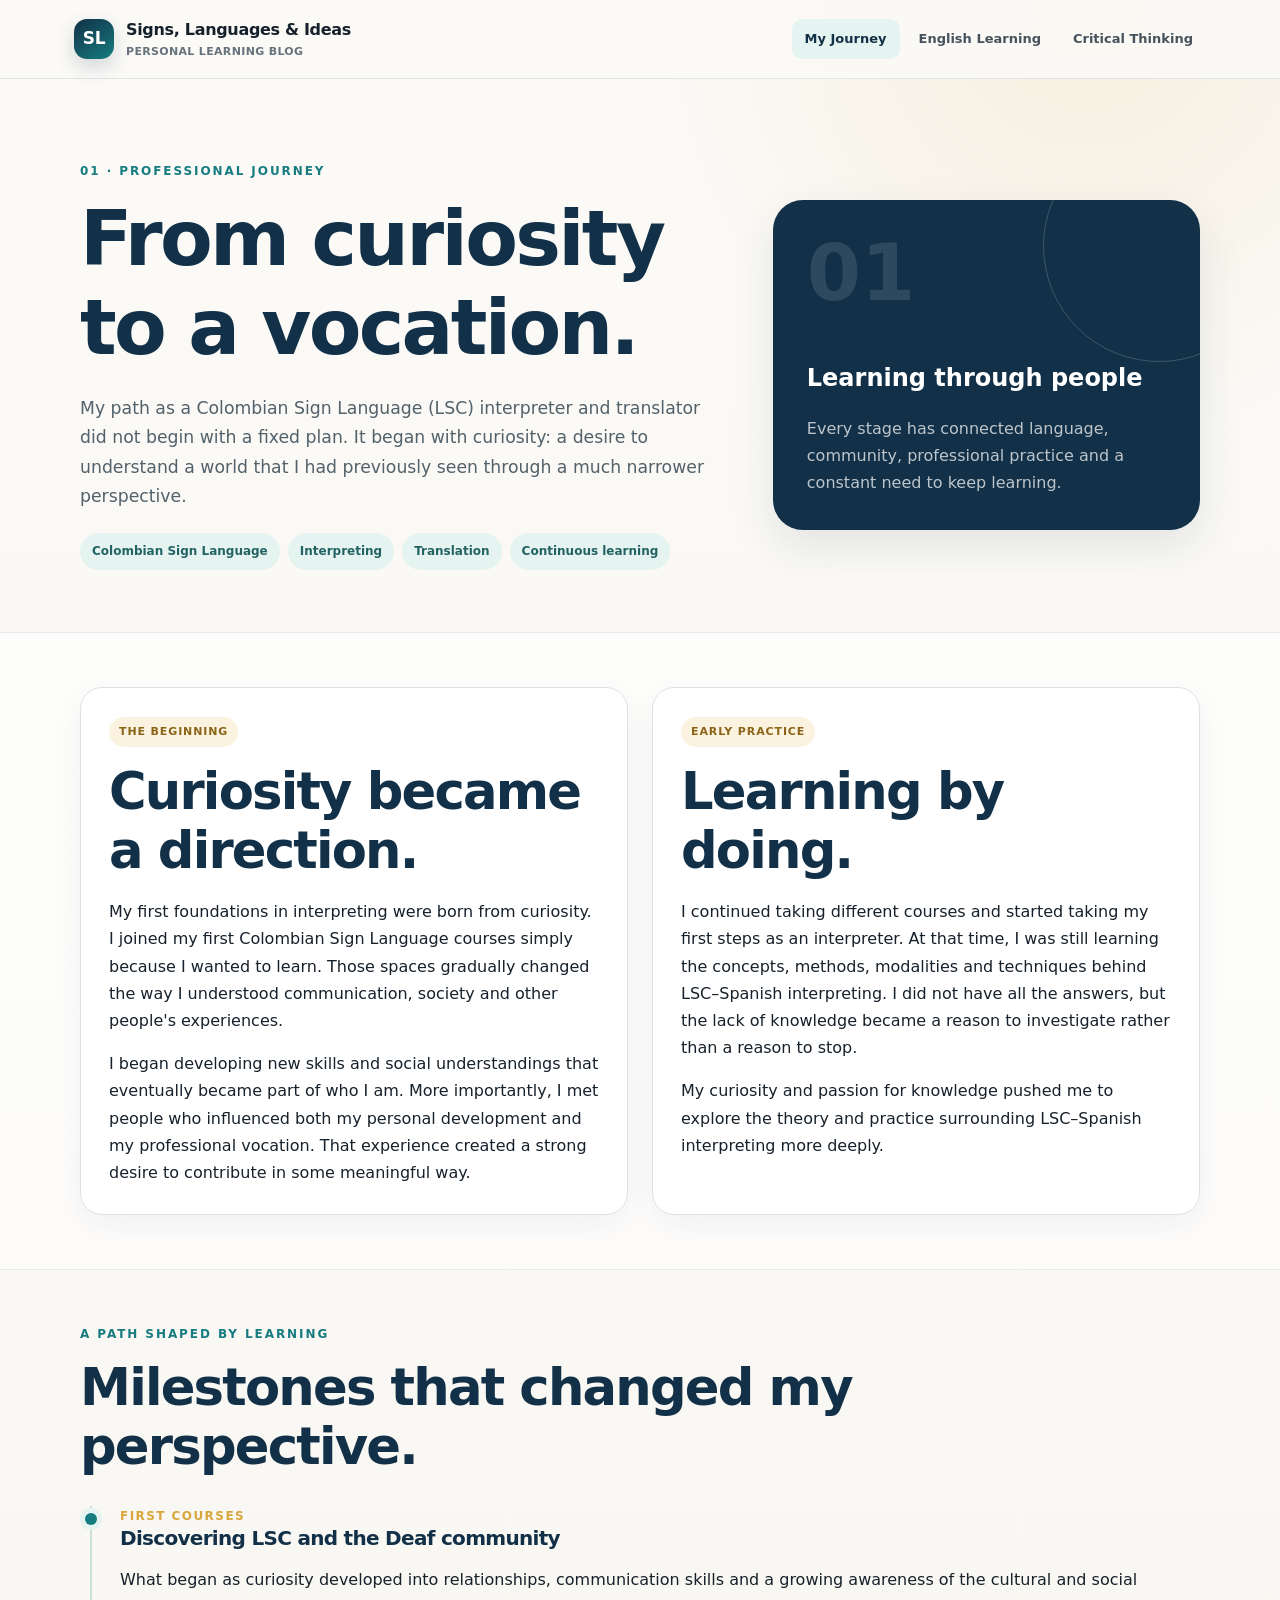
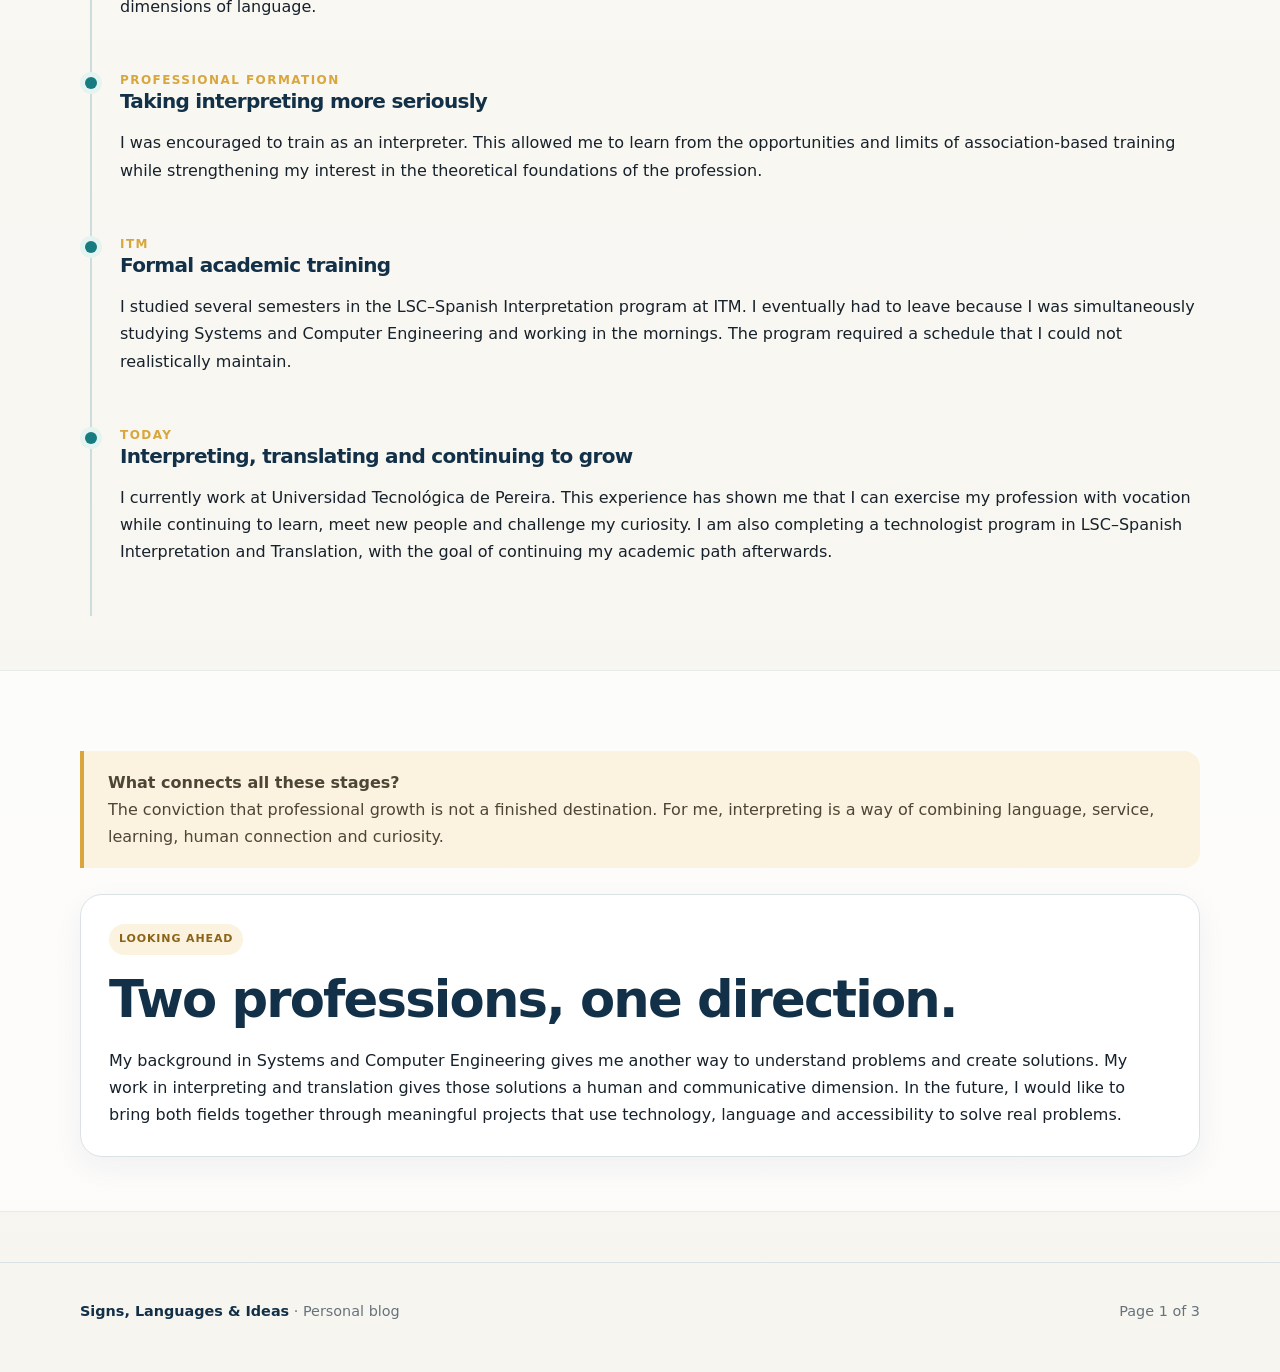
==== index.html @ 9269cf72 "Mini blog." ====
<!DOCTYPE html>
<html lang="en"><head><meta charset="UTF-8"><meta name="viewport" content="width=device-width, initial-scale=1.0">
<meta name="description" content="My journey as a Colombian Sign Language interpreter and translator."><title>My Journey | Signs, Languages & Ideas</title><link rel="stylesheet" href="style.css"></head><body>
<header class="site-header"><nav class="nav">
<a class="brand" href="interpreter.html"><span class="brand-mark">SL</span><span>Signs, Languages & Ideas<small>Personal learning blog</small></span></a>
<div class="nav-links"><a href="interpreter.html" class="active">My Journey</a><a href="english.html" >English Learning</a><a href="critical-thinking.html" >Critical Thinking</a></div>
</nav></header><main>
<section class="container hero"><div><div class="kicker">01 · Professional journey</div>
<h1>From curiosity to a vocation.</h1>
<p class="lead">My path as a Colombian Sign Language (LSC) interpreter and translator did not begin with a fixed plan. It began with curiosity: a desire to understand a world that I had previously seen through a much narrower perspective.</p>
<div class="pill-row"><span class="pill">Colombian Sign Language</span><span class="pill">Interpreting</span><span class="pill">Translation</span><span class="pill">Continuous learning</span></div></div>
<aside class="hero-card"><div class="number">01</div><div><strong>Learning through people</strong><p>Every stage has connected language, community, professional practice and a constant need to keep learning.</p></div></aside></section>
<section class="section alt"><div class="container"><div class="grid-2">
<article class="card"><span class="tag">The beginning</span><h2>Curiosity became a direction.</h2>
<p>My first foundations in interpreting were born from curiosity. I joined my first Colombian Sign Language courses simply because I wanted to learn. Those spaces gradually changed the way I understood communication, society and other people's experiences.</p>
<p>I began developing new skills and social understandings that eventually became part of who I am. More importantly, I met people who influenced both my personal development and my professional vocation. That experience created a strong desire to contribute in some meaningful way.</p></article>
<article class="card"><span class="tag">Early practice</span><h2>Learning by doing.</h2>
<p>I continued taking different courses and started taking my first steps as an interpreter. At that time, I was still learning the concepts, methods, modalities and techniques behind LSC–Spanish interpreting. I did not have all the answers, but the lack of knowledge became a reason to investigate rather than a reason to stop.</p>
<p>My curiosity and passion for knowledge pushed me to explore the theory and practice surrounding LSC–Spanish interpreting more deeply.</p></article>
</div></div></section>
<section class="section"><div class="container"><div class="kicker">A path shaped by learning</div><h2>Milestones that changed my perspective.</h2>
<div class="timeline">
<article class="timeline-item"><div class="timeline-year">First courses</div><h3>Discovering LSC and the Deaf community</h3><p>What began as curiosity developed into relationships, communication skills and a growing awareness of the cultural and social dimensions of language.</p></article>
<article class="timeline-item"><div class="timeline-year">Professional formation</div><h3>Taking interpreting more seriously</h3><p>I was encouraged to train as an interpreter. This allowed me to learn from the opportunities and limits of association-based training while strengthening my interest in the theoretical foundations of the profession.</p></article>
<article class="timeline-item"><div class="timeline-year">ITM</div><h3>Formal academic training</h3><p>I studied several semesters in the LSC–Spanish Interpretation program at ITM. I eventually had to leave because I was simultaneously studying Systems and Computer Engineering and working in the mornings. The program required a schedule that I could not realistically maintain.</p></article>
<article class="timeline-item"><div class="timeline-year">Today</div><h3>Interpreting, translating and continuing to grow</h3><p>I currently work at Universidad Tecnológica de Pereira. This experience has shown me that I can exercise my profession with vocation while continuing to learn, meet new people and challenge my curiosity. I am also completing a technologist program in LSC–Spanish Interpretation and Translation, with the goal of continuing my academic path afterwards.</p></article>
</div></div></section>
<section class="section alt"><div class="container"><div class="quote"><strong>What connects all these stages?</strong><br>The conviction that professional growth is not a finished destination. For me, interpreting is a way of combining language, service, learning, human connection and curiosity.</div>
<div class="card"><span class="tag">Looking ahead</span><h2>Two professions, one direction.</h2>
<p>My background in Systems and Computer Engineering gives me another way to understand problems and create solutions. My work in interpreting and translation gives those solutions a human and communicative dimension. In the future, I would like to bring both fields together through meaningful projects that use technology, language and accessibility to solve real problems.</p></div></div></section>
</main><footer class="footer"><div class="container footer-inner"><span><strong>Signs, Languages & Ideas</strong> · Personal blog</span><span>Page 1 of 3</span></div></footer></body></html>
---- style.css ----
:root{--ink:#17212b;--navy:#123047;--teal:#167c80;--teal-soft:#e5f3f1;--gold:#d8a63c;--gold-soft:#fbf3df;--paper:#f7f5ef;--white:#fff;--muted:#66737d;--line:#dbe2e5;--shadow:0 18px 45px rgba(18,48,71,.10);--radius:22px}
*{box-sizing:border-box}html{scroll-behavior:smooth}body{margin:0;font-family:Inter,ui-sans-serif,system-ui,-apple-system,BlinkMacSystemFont,"Segoe UI",sans-serif;color:var(--ink);background:radial-gradient(circle at 85% 0%,rgba(216,166,60,.13),transparent 28rem),linear-gradient(180deg,#fbfaf7 0%,var(--paper) 100%);line-height:1.7}a{color:inherit}img{max-width:100%;display:block}
.site-header{position:sticky;top:0;z-index:20;backdrop-filter:blur(14px);background:rgba(251,250,247,.90);border-bottom:1px solid rgba(219,226,229,.85)}
.nav{max-width:1180px;margin:auto;padding:16px 24px;display:flex;align-items:center;justify-content:space-between;gap:24px}.brand{text-decoration:none;display:flex;align-items:center;gap:12px;font-weight:800;letter-spacing:-.02em}.brand-mark{width:40px;height:40px;border-radius:13px;display:grid;place-items:center;color:var(--white);background:linear-gradient(145deg,var(--navy),var(--teal));box-shadow:0 8px 20px rgba(18,48,71,.18);font-size:17px}.brand small{display:block;color:var(--muted);font-weight:600;letter-spacing:.03em;font-size:11px;text-transform:uppercase}
.nav-links{display:flex;gap:6px;flex-wrap:wrap;justify-content:flex-end}.nav-links a{text-decoration:none;color:#46535c;padding:9px 13px;border-radius:10px;font-size:13px;font-weight:700}.nav-links a:hover,.nav-links a.active{color:var(--navy);background:var(--teal-soft)}
.container{width:min(1120px,calc(100% - 40px));margin:auto}.hero{padding:82px 0 62px;display:grid;grid-template-columns:1.2fr .8fr;gap:52px;align-items:center}.kicker{color:var(--teal);text-transform:uppercase;letter-spacing:.16em;font-size:12px;font-weight:900;margin-bottom:14px}h1,h2,h3{line-height:1.15;letter-spacing:-.035em}h1{font-size:clamp(2.7rem,6vw,5.4rem);margin:0 0 22px;color:var(--navy)}h2{font-size:clamp(2rem,4vw,3.2rem);margin:0 0 18px;color:var(--navy)}h3{font-size:1.25rem;margin:0 0 10px;color:var(--navy)}.lead{color:#52616a;font-size:1.08rem;max-width:720px}
.hero-card{background:var(--navy);color:var(--white);border-radius:30px;padding:34px;min-height:330px;display:flex;flex-direction:column;justify-content:space-between;box-shadow:var(--shadow);position:relative;overflow:hidden}.hero-card:after{content:"";position:absolute;width:230px;height:230px;border:1px solid rgba(255,255,255,.18);border-radius:50%;right:-75px;top:-70px}.hero-card .number{font-size:78px;line-height:1;font-weight:900;color:rgba(255,255,255,.12)}.hero-card strong{font-size:1.5rem}.hero-card p{color:rgba(255,255,255,.72);margin-bottom:0}
.section{padding:54px 0}.section.alt{background:rgba(255,255,255,.68);border-top:1px solid rgba(219,226,229,.65);border-bottom:1px solid rgba(219,226,229,.65)}.grid-2,.grid-3{display:grid;gap:24px}.grid-2{grid-template-columns:repeat(2,1fr)}.grid-3{grid-template-columns:repeat(3,1fr)}
.card{background:rgba(255,255,255,.92);border:1px solid var(--line);border-radius:var(--radius);padding:28px;box-shadow:0 10px 30px rgba(18,48,71,.05)}.card p:last-child{margin-bottom:0}.tag{display:inline-flex;align-items:center;padding:6px 10px;border-radius:999px;background:var(--gold-soft);color:#8b6418;font-size:11px;font-weight:900;text-transform:uppercase;letter-spacing:.08em;margin-bottom:15px}
.timeline{border-left:2px solid #cbdedc;margin:30px 0 0 10px;padding-left:28px}.timeline-item{position:relative;padding:0 0 34px}.timeline-item:before{content:"";position:absolute;width:12px;height:12px;border-radius:50%;background:var(--teal);left:-35px;top:7px;box-shadow:0 0 0 5px var(--teal-soft)}.timeline-year{color:var(--gold);font-size:12px;font-weight:900;text-transform:uppercase;letter-spacing:.12em}
.figure{margin:0;overflow:hidden;border-radius:18px;border:1px solid var(--line);background:#fff}.figure img{width:100%}.figure figcaption{padding:13px 16px;color:var(--muted);font-size:.85rem;background:#fbfbfa}
.quote{border-left:4px solid var(--gold);padding:18px 24px;background:var(--gold-soft);border-radius:0 16px 16px 0;color:#4d4637;margin:26px 0}.case{border:1px solid #cfe1df;background:linear-gradient(135deg,#f2faf8,#fff)}.case .status{display:inline-flex;padding:7px 11px;border-radius:999px;background:#dff1ec;color:#14665f;font-size:12px;font-weight:900}
.steps{counter-reset:step;display:grid;gap:15px;margin-top:22px}.step{counter-increment:step;display:grid;grid-template-columns:42px 1fr;gap:15px;align-items:start}.step:before{content:counter(step);width:42px;height:42px;border-radius:12px;display:grid;place-items:center;background:var(--navy);color:var(--white);font-weight:900}.step h3{margin-bottom:4px}.step p{margin:0;color:var(--muted)}
.source-list{display:grid;gap:10px;margin-top:18px}.source-list a{text-decoration:none;color:var(--teal);font-weight:750}.source-list a:hover{text-decoration:underline}.footer{margin-top:50px;padding:36px 0 48px;border-top:1px solid var(--line);color:var(--muted);font-size:.9rem}.footer-inner{display:flex;justify-content:space-between;gap:20px;align-items:center}.footer strong{color:var(--navy)}.pill-row{display:flex;flex-wrap:wrap;gap:8px;margin-top:22px}.pill{padding:8px 12px;background:var(--teal-soft);color:#236364;border-radius:999px;font-size:12px;font-weight:800}
@media(max-width:850px){.hero{grid-template-columns:1fr;padding-top:56px}.grid-2,.grid-3{grid-template-columns:1fr}.nav{align-items:flex-start;flex-direction:column}.nav-links{justify-content:flex-start}.footer-inner{flex-direction:column;align-items:flex-start}}@media(max-width:520px){.container{width:min(100% - 28px,1120px)}h1{font-size:2.65rem}.card,.hero-card{padding:22px}}
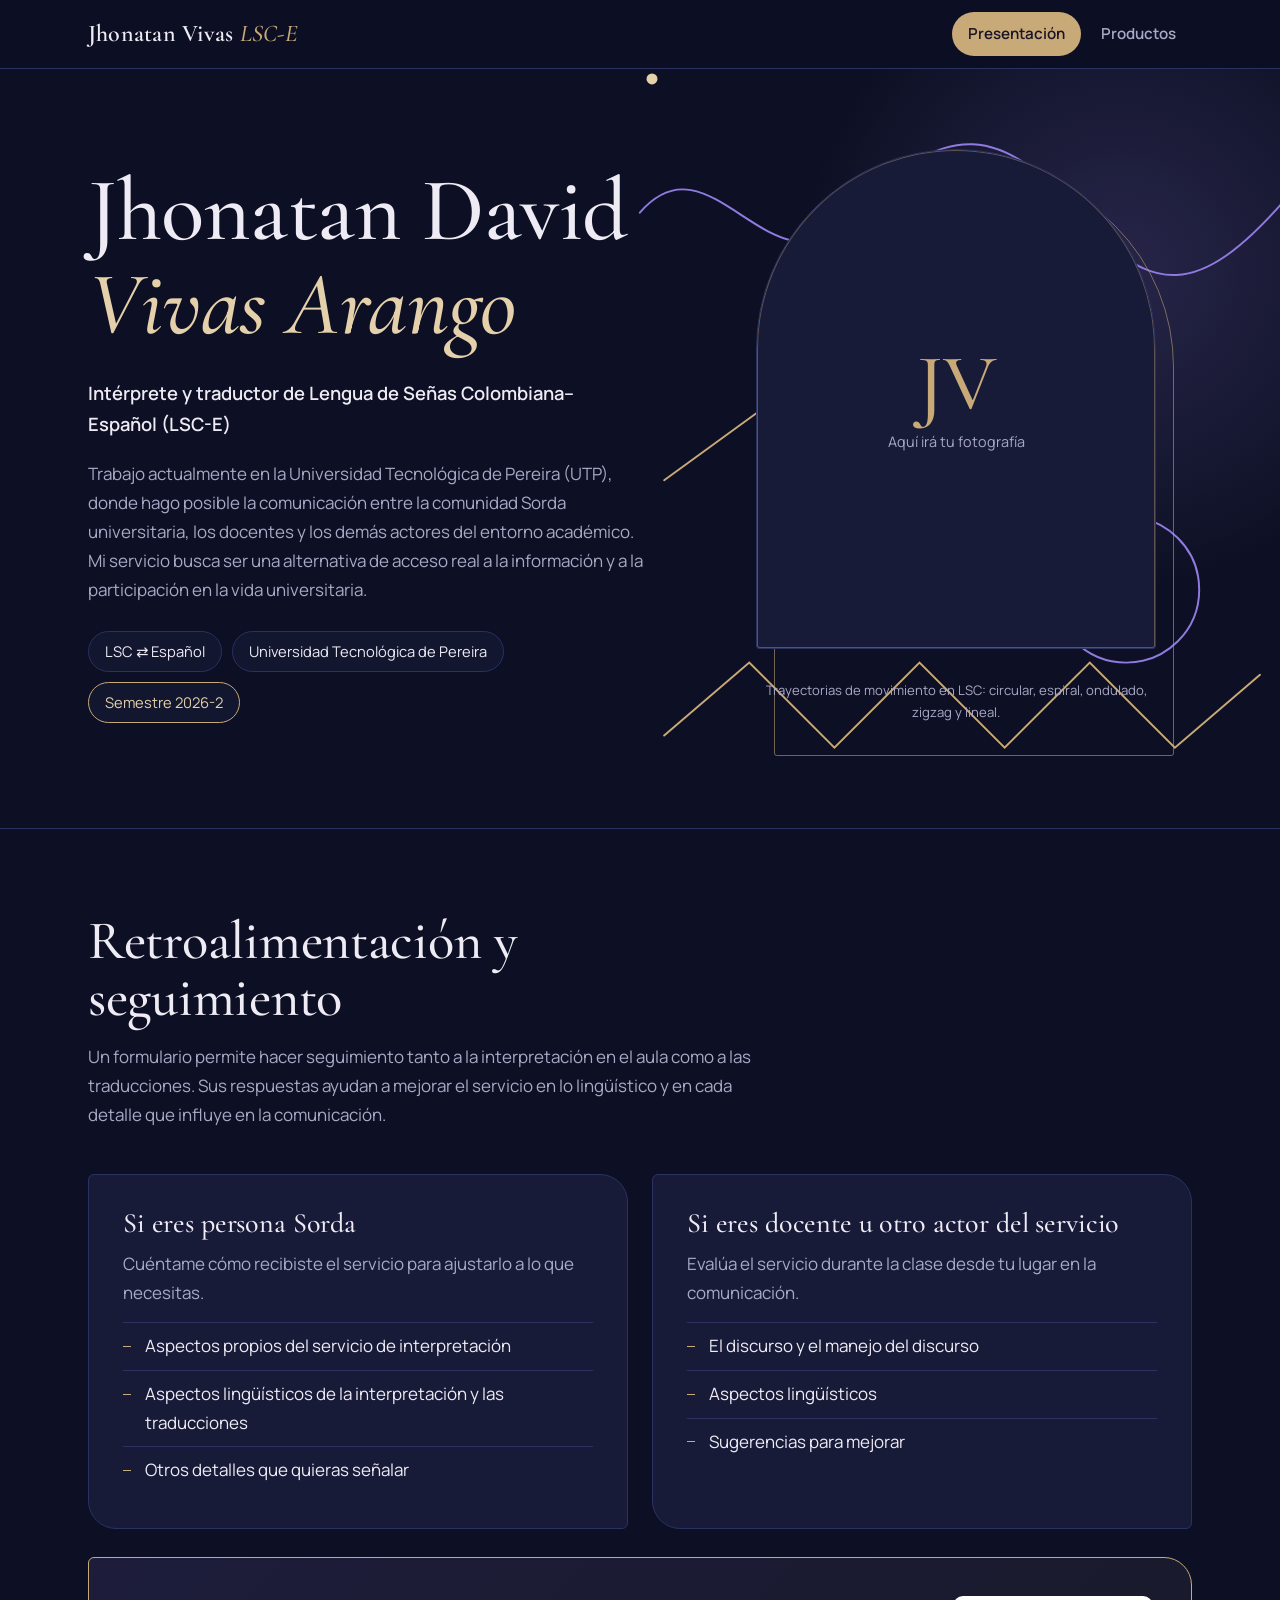
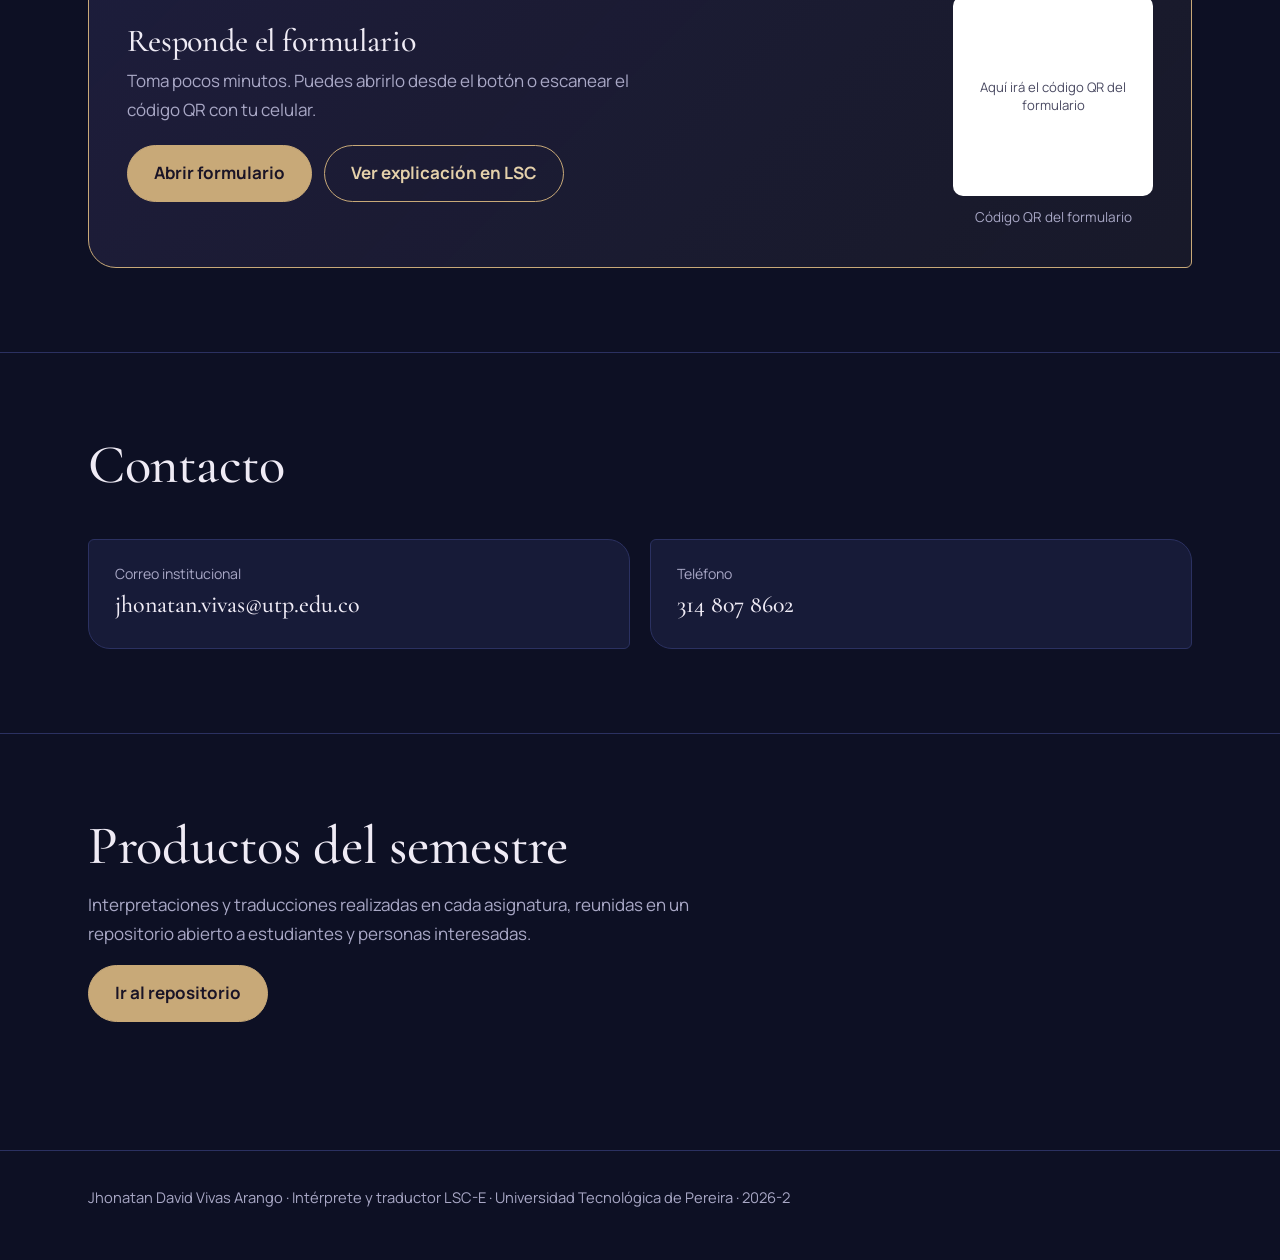
==== commit 2bdcf81c: "espacio de trabajo UTP" ====
--- a/index.html
+++ b/index.html
@@ -1,31 +1,139 @@
 <!DOCTYPE html>
-<html lang="en"><head><meta charset="UTF-8"><meta name="viewport" content="width=device-width, initial-scale=1.0">
-<meta name="description" content="My journey as a Colombian Sign Language interpreter and translator."><title>My Journey | Signs, Languages & Ideas</title><link rel="stylesheet" href="style.css"></head><body>
-<header class="site-header"><nav class="nav">
-<a class="brand" href="interpreter.html"><span class="brand-mark">SL</span><span>Signs, Languages & Ideas<small>Personal learning blog</small></span></a>
-<div class="nav-links"><a href="interpreter.html" class="active">My Journey</a><a href="english.html" >English Learning</a><a href="critical-thinking.html" >Critical Thinking</a></div>
-</nav></header><main>
-<section class="container hero"><div><div class="kicker">01 · Professional journey</div>
-<h1>From curiosity to a vocation.</h1>
-<p class="lead">My path as a Colombian Sign Language (LSC) interpreter and translator did not begin with a fixed plan. It began with curiosity: a desire to understand a world that I had previously seen through a much narrower perspective.</p>
-<div class="pill-row"><span class="pill">Colombian Sign Language</span><span class="pill">Interpreting</span><span class="pill">Translation</span><span class="pill">Continuous learning</span></div></div>
-<aside class="hero-card"><div class="number">01</div><div><strong>Learning through people</strong><p>Every stage has connected language, community, professional practice and a constant need to keep learning.</p></div></aside></section>
-<section class="section alt"><div class="container"><div class="grid-2">
-<article class="card"><span class="tag">The beginning</span><h2>Curiosity became a direction.</h2>
-<p>My first foundations in interpreting were born from curiosity. I joined my first Colombian Sign Language courses simply because I wanted to learn. Those spaces gradually changed the way I understood communication, society and other people's experiences.</p>
-<p>I began developing new skills and social understandings that eventually became part of who I am. More importantly, I met people who influenced both my personal development and my professional vocation. That experience created a strong desire to contribute in some meaningful way.</p></article>
-<article class="card"><span class="tag">Early practice</span><h2>Learning by doing.</h2>
-<p>I continued taking different courses and started taking my first steps as an interpreter. At that time, I was still learning the concepts, methods, modalities and techniques behind LSC–Spanish interpreting. I did not have all the answers, but the lack of knowledge became a reason to investigate rather than a reason to stop.</p>
-<p>My curiosity and passion for knowledge pushed me to explore the theory and practice surrounding LSC–Spanish interpreting more deeply.</p></article>
-</div></div></section>
-<section class="section"><div class="container"><div class="kicker">A path shaped by learning</div><h2>Milestones that changed my perspective.</h2>
-<div class="timeline">
-<article class="timeline-item"><div class="timeline-year">First courses</div><h3>Discovering LSC and the Deaf community</h3><p>What began as curiosity developed into relationships, communication skills and a growing awareness of the cultural and social dimensions of language.</p></article>
-<article class="timeline-item"><div class="timeline-year">Professional formation</div><h3>Taking interpreting more seriously</h3><p>I was encouraged to train as an interpreter. This allowed me to learn from the opportunities and limits of association-based training while strengthening my interest in the theoretical foundations of the profession.</p></article>
-<article class="timeline-item"><div class="timeline-year">ITM</div><h3>Formal academic training</h3><p>I studied several semesters in the LSC–Spanish Interpretation program at ITM. I eventually had to leave because I was simultaneously studying Systems and Computer Engineering and working in the mornings. The program required a schedule that I could not realistically maintain.</p></article>
-<article class="timeline-item"><div class="timeline-year">Today</div><h3>Interpreting, translating and continuing to grow</h3><p>I currently work at Universidad Tecnológica de Pereira. This experience has shown me that I can exercise my profession with vocation while continuing to learn, meet new people and challenge my curiosity. I am also completing a technologist program in LSC–Spanish Interpretation and Translation, with the goal of continuing my academic path afterwards.</p></article>
-</div></div></section>
-<section class="section alt"><div class="container"><div class="quote"><strong>What connects all these stages?</strong><br>The conviction that professional growth is not a finished destination. For me, interpreting is a way of combining language, service, learning, human connection and curiosity.</div>
-<div class="card"><span class="tag">Looking ahead</span><h2>Two professions, one direction.</h2>
-<p>My background in Systems and Computer Engineering gives me another way to understand problems and create solutions. My work in interpreting and translation gives those solutions a human and communicative dimension. In the future, I would like to bring both fields together through meaningful projects that use technology, language and accessibility to solve real problems.</p></div></div></section>
-</main><footer class="footer"><div class="container footer-inner"><span><strong>Signs, Languages & Ideas</strong> · Personal blog</span><span>Page 1 of 3</span></div></footer></body></html>+<html lang="es">
+<head>
+<meta charset="utf-8">
+<meta name="viewport" content="width=device-width, initial-scale=1">
+<title>Jhonatan Vivas Arango · Intérprete LSC-E · UTP</title>
+<meta name="description" content="Jhonatan David Vivas Arango, intérprete y traductor de Lengua de Señas Colombiana–Español (LSC-E) en la Universidad Tecnológica de Pereira. Retroalimentación del servicio y productos del semestre 2026-2.">
+<link rel="preconnect" href="https://fonts.googleapis.com">
+<link rel="preconnect" href="https://fonts.gstatic.com" crossorigin>
+<link href="https://fonts.googleapis.com/css2?family=Cormorant+Garamond:ital,wght@0,500;0,600;1,500&family=Manrope:wght@400;600;700&display=swap" rel="stylesheet">
+<link rel="stylesheet" href="assets/style.css">
+</head>
+<body>
+<a class="skip" href="#presentacion">Saltar al contenido</a>
+
+<header class="top">
+  <div class="wrap">
+    <a class="brand" href="./">Jhonatan Vivas <i>LSC-E</i></a>
+    <nav class="nav" aria-label="Principal">
+      <a href="./" aria-current="page">Presentación</a>
+      <a href="productos/">Productos</a>
+    </nav>
+  </div>
+</header>
+
+<main>
+  <!-- ============ PRESENTACIÓN ============ -->
+  <section class="hero" id="presentacion">
+    <div class="wrap">
+      <div>
+        <h1 class="rise" style="--d:.1s">Jhonatan David <em>Vivas Arango</em></h1>
+        <p class="role rise" style="--d:.35s">Intérprete y traductor de Lengua de Señas Colombiana–Español (LSC-E)</p>
+        <p class="lead rise" style="--d:.5s">Trabajo actualmente en la Universidad Tecnológica de Pereira (UTP), donde hago posible la comunicación entre la comunidad Sorda universitaria, los docentes y los demás actores del entorno académico. Mi servicio busca ser una alternativa de acceso real a la información y a la participación en la vida universitaria.</p>
+        <div class="meta rise" style="--d:.65s">
+          <span>LSC ⇄ Español</span>
+          <span>Universidad Tecnológica de Pereira</span>
+          <span class="sem">Semestre 2026-2</span>
+        </div>
+      </div>
+
+      <div class="portrait-wrap rise" style="--d:.3s">
+        <!-- Trayectorias de movimiento de la LSC: circular, espiral, ondulado, zigzag, lineal -->
+        <svg class="art" viewBox="0 0 500 600" preserveAspectRatio="xMidYMid meet" aria-hidden="true">
+          <path class="t gold" pathLength="1" style="--d:.4s" d="M250 300 a10 10 0 0 1 20 0 a25 25 0 0 1 -50 0 a45 45 0 0 1 90 0 a70 70 0 0 1 -140 0 a100 100 0 0 1 200 0 a130 130 0 0 1 -260 0"/>
+          <path id="onda" class="t vio" pathLength="1" style="--d:.9s" d="M-10 110 C 50 40, 100 190, 170 110 S 290 40, 350 110 S 450 180, 520 100"/>
+          <path class="t gold" pathLength="1" style="--d:1.3s" d="M10 540 L80 480 L150 550 L220 480 L290 550 L360 480 L430 550 L500 490"/>
+          <path class="t vio" pathLength="1" style="--d:1.7s" d="M330 420 a60 60 0 1 0 120 0 a60 60 0 1 0 -120 0"/>
+          <path class="t gold" pathLength="1" style="--d:2s" d="M10 330 L120 250"/>
+          <circle r="4.5" fill="#E4D0AA"><animateMotion dur="7s" begin="2.8s" repeatCount="indefinite"><mpath href="#onda"/></animateMotion></circle>
+        </svg>
+        <div class="frame-off" aria-hidden="true"></div>
+        <div class="portrait">
+          <!-- FOTO: guarda tu imagen como assets/foto.jpg (vertical, mínimo 800×1000 px) -->
+          <div class="ph" aria-hidden="true"><b>JV</b><span>Aquí irá tu fotografía</span></div>
+          <img src="assets/foto.jpg" alt="Retrato de Jhonatan David Vivas Arango" onerror="this.remove()">
+        </div>
+        <p class="caption-art">Trayectorias de movimiento en LSC: circular, espiral, ondulado, zigzag y lineal.</p>
+      </div>
+    </div>
+  </section>
+
+  <section class="block" id="retroalimentacion" aria-labelledby="t-fb">
+    <div class="wrap">
+      <div class="sec-head rv">
+        <h2 id="t-fb">Retroalimentación y seguimiento</h2>
+        <p>Un formulario permite hacer seguimiento tanto a la interpretación en el aula como a las traducciones. Sus respuestas ayudan a mejorar el servicio en lo lingüístico y en cada detalle que influye en la comunicación.</p>
+      </div>
+
+      <div class="fb">
+        <article class="card rv">
+          <h3>Si eres persona Sorda</h3>
+          <p>Cuéntame cómo recibiste el servicio para ajustarlo a lo que necesitas.</p>
+          <ul>
+            <li>Aspectos propios del servicio de interpretación</li>
+            <li>Aspectos lingüísticos de la interpretación y las traducciones</li>
+            <li>Otros detalles que quieras señalar</li>
+          </ul>
+        </article>
+        <article class="card rv">
+          <h3>Si eres docente u otro actor del servicio</h3>
+          <p>Evalúa el servicio durante la clase desde tu lugar en la comunicación.</p>
+          <ul>
+            <li>El discurso y el manejo del discurso</li>
+            <li>Aspectos lingüísticos</li>
+            <li>Sugerencias para mejorar</li>
+          </ul>
+        </article>
+      </div>
+
+      <div class="cta rv">
+        <div>
+          <h3>Responde el formulario</h3>
+          <p>Toma pocos minutos. Puedes abrirlo desde el botón o escanear el código QR con tu celular.</p>
+          <div class="actions">
+            <!-- CAMBIAR: enlace real del formulario -->
+            <a class="btn solid" href="https://forms.gle/REEMPLAZAR-ENLACE" target="_blank" rel="noopener">Abrir formulario</a>
+            <!-- CAMBIAR: enlace del video de YouTube con la explicación en LSC -->
+            <a class="btn ghost" href="https://www.youtube.com/watch?v=REEMPLAZAR-ID" target="_blank" rel="noopener">Ver explicación en LSC</a>
+          </div>
+        </div>
+        <div class="qr">
+          <div class="box">
+            <!-- QR: guarda la imagen como assets/qr-formulario.png -->
+            <div class="ph" aria-hidden="true">Aquí irá el código QR del formulario</div>
+            <img src="assets/qr-formulario.png" alt="Código QR para abrir el formulario de retroalimentación" onerror="this.remove()">
+          </div>
+          <small>Código QR del formulario</small>
+        </div>
+      </div>
+    </div>
+  </section>
+
+  <section class="block" id="contacto" aria-labelledby="t-ct">
+    <div class="wrap">
+      <div class="sec-head rv"><h2 id="t-ct">Contacto</h2></div>
+      <div class="contact rv">
+        <a href="mailto:jhonatan.vivas@utp.edu.co"><span>Correo institucional</span><b>jhonatan.vivas@utp.edu.co</b></a>
+        <a href="tel:+573148078602"><span>Teléfono</span><b>314 807 8602</b></a>
+      </div>
+    </div>
+  </section>
+
+  <section class="block" aria-labelledby="t-pr">
+    <div class="wrap">
+      <div class="sec-head rv">
+        <h2 id="t-pr">Productos del semestre</h2>
+        <p>Interpretaciones y traducciones realizadas en cada asignatura, reunidas en un repositorio abierto a estudiantes y personas interesadas.</p>
+        <p><a class="btn solid" href="productos/">Ir al repositorio</a></p>
+      </div>
+    </div>
+  </section>
+</main>
+
+<footer>
+  <div class="wrap">Jhonatan David Vivas Arango · Intérprete y traductor LSC-E · Universidad Tecnológica de Pereira · 2026-2</div>
+</footer>
+<script src="assets/site.js"></script>
+</body>
+</html>
--- a/assets/style.css
+++ b/assets/style.css
@@ -0,0 +1,154 @@
+:root{
+  --bg:#0D1024; --bg2:#12162F; --surface:#171B38; --line:#2B3161;
+  --ink:#EFEBF5; --muted:#A9A8C6; --gold:#C8A978; --gold-soft:#E4D0AA;
+  --violet:#8F7BE0; --on-gold:#1A1426;
+  --display:"Cormorant Garamond", Georgia, "Times New Roman", serif;
+  --body:"Manrope", "Segoe UI", system-ui, sans-serif;
+}
+*{box-sizing:border-box}
+html{scroll-behavior:smooth;scroll-padding-top:90px;background:var(--bg)}
+body{margin:0;background:var(--bg);color:var(--ink);font-family:var(--body);font-size:1.0625rem;line-height:1.7;-webkit-font-smoothing:antialiased}
+h1,h2,h3{font-family:var(--display);font-weight:500;line-height:1.05;margin:0;letter-spacing:-.005em}
+a{color:var(--gold-soft)}
+p{margin:0 0 14px}
+:focus-visible{outline:3px solid var(--gold-soft);outline-offset:3px;border-radius:4px}
+.wrap{max-width:1160px;margin:0 auto;padding:0 28px}
+.skip{position:absolute;left:-999px;top:8px;background:var(--gold);color:var(--on-gold);padding:8px 14px;border-radius:6px;z-index:50}
+.skip:focus{left:8px}
+
+/* Header */
+.top{position:sticky;top:0;z-index:30;background:rgba(13,16,36,.82);backdrop-filter:blur(10px);border-bottom:1px solid var(--line)}
+.top .wrap{display:flex;align-items:center;justify-content:space-between;height:68px;gap:16px}
+.brand{font-family:var(--display);font-size:1.5rem;font-weight:600;color:var(--ink);text-decoration:none;letter-spacing:.01em}
+.brand i{color:var(--gold);font-weight:500}
+.nav{display:flex;gap:4px}
+.nav a{color:var(--muted);text-decoration:none;font-weight:600;font-size:.95rem;padding:9px 16px;border-radius:999px;transition:color .2s,background .2s}
+.nav a:hover{color:var(--ink);background:var(--surface)}
+.nav a[aria-current="page"]{color:var(--on-gold);background:var(--gold)}
+
+/* Hero */
+.hero{position:relative;padding:80px 0 90px;overflow:hidden}
+.hero::before{content:"";position:absolute;width:640px;height:640px;right:-160px;top:-120px;background:radial-gradient(closest-side,rgba(143,123,224,.20),transparent);pointer-events:none}
+.hero .wrap{position:relative;display:grid;grid-template-columns:1.1fr .9fr;gap:56px;align-items:center}
+.hero h1{font-size:clamp(3rem,7.2vw,5.6rem);font-weight:500}
+.hero h1 em{display:block;font-style:italic;color:var(--gold-soft)}
+.role{font-size:1.15rem;color:var(--ink);margin:26px 0 20px;max-width:46ch;font-weight:600}
+.lead{color:var(--muted);max-width:56ch}
+.meta{display:flex;flex-wrap:wrap;gap:10px;margin-top:26px}
+.meta span{border:1px solid var(--line);padding:7px 16px;border-radius:999px;font-size:.92rem;color:var(--ink);background:rgba(23,27,56,.6)}
+.meta span.sem{border-color:var(--gold);color:var(--gold-soft)}
+
+/* Retrato: espacio para foto */
+.portrait-wrap{position:relative;justify-self:center;width:100%;max-width:400px}
+.art{position:absolute;inset:-14% -26%;width:152%;height:128%;pointer-events:none;overflow:visible}
+.art path.t{fill:none;stroke-width:1.6;stroke-linecap:round;stroke-dasharray:1;stroke-dashoffset:1}
+.art .gold{stroke:var(--gold)} .art .vio{stroke:var(--violet)}
+.art path.t{animation:draw 2.6s cubic-bezier(.6,.05,.2,1) forwards;animation-delay:var(--d,.3s)}
+@keyframes draw{to{stroke-dashoffset:0}}
+.portrait{position:relative;aspect-ratio:4/5;border-radius:999px 999px 14px 14px;overflow:hidden;background:var(--surface);border:1px solid var(--line);z-index:1}
+.portrait::after{content:"";position:absolute;inset:0;box-shadow:inset 0 0 0 1px rgba(200,169,120,.4);border-radius:inherit;pointer-events:none}
+.portrait img{position:absolute;inset:0;width:100%;height:100%;object-fit:cover}
+.portrait .ph{position:absolute;inset:0;display:grid;place-content:center;text-align:center;color:var(--muted);gap:6px;font-size:.9rem}
+.portrait .ph b{font-family:var(--display);font-size:5rem;font-weight:500;color:var(--gold);line-height:1}
+.frame-off{position:absolute;inset:18px -18px -18px 18px;border:1px solid var(--gold);border-radius:999px 999px 14px 14px;opacity:.55}
+.caption-art{margin-top:30px;font-size:.82rem;color:var(--muted);text-align:center;position:relative;z-index:1}
+
+/* Bloques */
+.block{padding:84px 0;border-top:1px solid var(--line)}
+.sec-head{max-width:68ch;margin-bottom:44px}
+.sec-head h2{font-size:clamp(2.2rem,4.6vw,3.4rem)}
+.sec-head p{color:var(--muted);margin-top:16px}
+.fb{display:grid;grid-template-columns:1fr 1fr;gap:24px}
+.card{background:var(--surface);border:1px solid var(--line);border-radius:6px 28px 6px 28px;padding:34px}
+.card h3{font-size:1.75rem;margin-bottom:12px}
+.card p{color:var(--muted)}
+.card ul{margin:14px 0 0;padding:0;list-style:none}
+.card li{padding:9px 0 9px 22px;border-top:1px solid var(--line);position:relative}
+.card li::before{content:"";position:absolute;left:0;top:1.35em;width:8px;height:1px;background:var(--gold)}
+
+.cta{margin-top:28px;display:grid;grid-template-columns:1fr auto;gap:36px;align-items:center;border:1px solid var(--gold);border-radius:6px 28px 6px 28px;padding:38px;background:linear-gradient(135deg,rgba(143,123,224,.12),rgba(200,169,120,.06))}
+.cta h3{font-size:2rem;margin-bottom:10px}
+.cta p{color:var(--muted);max-width:52ch}
+.cta .actions{display:flex;flex-wrap:wrap;gap:12px;margin-top:20px}
+.btn{display:inline-block;font-weight:700;text-decoration:none;padding:13px 26px;border-radius:999px;border:1.5px solid var(--gold);transition:background .2s,color .2s,transform .2s}
+.btn.solid{background:var(--gold);color:var(--on-gold)}
+.btn.solid:hover{background:var(--gold-soft);transform:translateY(-2px)}
+.btn.ghost{color:var(--gold-soft)}
+.btn.ghost:hover{background:rgba(200,169,120,.14);transform:translateY(-2px)}
+.qr{width:200px;text-align:center}
+.qr .box{position:relative;width:200px;height:200px;background:#fff;border-radius:10px;overflow:hidden;display:grid;place-items:center}
+.qr img{position:absolute;inset:0;width:100%;height:100%;object-fit:contain;background:#fff}
+.qr .ph{color:#4a4a62;font-size:.82rem;padding:18px;line-height:1.4}
+.qr small{display:block;margin-top:10px;color:var(--muted);font-size:.85rem}
+
+.contact{display:flex;flex-wrap:wrap;gap:20px}
+.contact a{display:block;min-width:260px;flex:1 1 260px;text-decoration:none;color:var(--ink);background:var(--surface);border:1px solid var(--line);border-radius:6px 22px 6px 22px;padding:22px 26px;transition:border-color .2s,transform .2s}
+.contact a:hover{border-color:var(--gold);transform:translateY(-3px)}
+.contact span{display:block;color:var(--muted);font-size:.88rem}
+.contact b{font-family:var(--display);font-size:1.5rem;font-weight:500;overflow-wrap:anywhere}
+
+/* Pagina productos */
+.phead{padding:76px 0 52px;position:relative;overflow:hidden}
+.phead::before{content:"";position:absolute;width:560px;height:560px;left:-180px;top:-200px;background:radial-gradient(closest-side,rgba(143,123,224,.18),transparent);pointer-events:none}
+.phead .wrap{position:relative}
+.phead h1{font-size:clamp(2.8rem,6.4vw,5rem)}
+.phead h1 em{font-style:italic;color:var(--gold-soft)}
+.phead p{color:var(--muted);max-width:66ch;margin-top:22px}
+.layout{display:grid;grid-template-columns:260px 1fr;gap:56px;padding:56px 0 90px;border-top:1px solid var(--line)}
+.side{position:sticky;top:96px;align-self:start}
+.side h2{font-family:var(--body);font-size:.9rem;font-weight:700;color:var(--muted);margin-bottom:12px;letter-spacing:.02em}
+.side ul{list-style:none;margin:0;padding:0;border-left:1px solid var(--line)}
+.side a{display:block;padding:10px 16px;margin-left:-1px;border-left:2px solid transparent;color:var(--muted);text-decoration:none;font-weight:600;font-size:.95rem;transition:color .2s,border-color .2s}
+.side a:hover,.side a.on{color:var(--gold-soft);border-left-color:var(--gold)}
+.subject{margin-bottom:76px}
+.subject:last-child{margin-bottom:0}
+.subject > header{margin-bottom:26px;padding-bottom:16px;border-bottom:1px solid var(--line);display:flex;flex-wrap:wrap;align-items:baseline;gap:6px 18px}
+.subject h2{font-size:clamp(2rem,4vw,2.8rem)}
+.subject header span{color:var(--muted);font-size:.95rem}
+.grid{display:grid;grid-template-columns:repeat(auto-fill,minmax(300px,1fr));gap:26px}
+.vid{background:var(--surface);border:1px solid var(--line);border-radius:6px 22px 6px 22px;overflow:hidden;display:flex;flex-direction:column;transition:border-color .25s,transform .25s}
+.vid:hover{border-color:var(--gold);transform:translateY(-4px)}
+.frame{position:relative;aspect-ratio:16/9;background:#000}
+.frame button{all:unset;cursor:pointer;display:block;width:100%;height:100%;position:relative}
+.frame button:focus-visible{outline:3px solid var(--gold-soft);outline-offset:-3px}
+.frame img{width:100%;height:100%;object-fit:cover;display:block;opacity:.85;transition:opacity .3s,transform .5s}
+.vid:hover .frame img{opacity:1;transform:scale(1.03)}
+.frame .play{position:absolute;inset:0;margin:auto;width:62px;height:62px;border-radius:50%;background:var(--gold);display:grid;place-items:center}
+.frame .play svg{width:24px;height:24px;fill:var(--on-gold);margin-left:3px}
+.frame iframe{position:absolute;inset:0;width:100%;height:100%;border:0}
+.cap{padding:18px 20px 20px;display:flex;flex-direction:column;gap:8px}
+.cap strong{font-family:var(--display);font-size:1.4rem;font-weight:600;line-height:1.15}
+.cap .tags{display:flex;flex-wrap:wrap;gap:8px}
+.cap .tag{font-size:.8rem;font-weight:700;padding:2px 11px;border-radius:999px;border:1px solid var(--line);color:var(--muted)}
+.cap .tag.when{background:var(--gold);border-color:var(--gold);color:var(--on-gold)}
+.cap a{font-size:.92rem}
+.empty{border:1px dashed var(--line);border-radius:6px 22px 6px 22px;padding:34px;color:var(--muted);background:rgba(23,27,56,.5)}
+
+footer{border-top:1px solid var(--line);padding:34px 0 50px;color:var(--muted);font-size:.92rem}
+
+/* Aparicion al desplazarse */
+.js .rv{opacity:0;transform:translateY(18px);transition:opacity .8s ease,transform .8s ease}
+.js .rv.in{opacity:1;transform:none}
+.hero .rise{animation:rise .9s cubic-bezier(.2,.7,.2,1) both;animation-delay:var(--d,0s)}
+@keyframes rise{from{opacity:0;transform:translateY(22px)}to{opacity:1;transform:none}}
+
+@media (max-width:900px){
+  .hero{padding:48px 0 60px}
+  .hero .wrap{grid-template-columns:1fr;gap:64px}
+  .portrait-wrap{max-width:300px;order:-1;justify-self:start}
+  .fb,.cta{grid-template-columns:1fr}
+  .qr{justify-self:start}
+  .layout{grid-template-columns:1fr;gap:30px}
+  .side{position:static}
+  .side ul{display:flex;flex-wrap:wrap;gap:8px;border:0}
+  .side a{border:1px solid var(--line);border-radius:999px;margin:0;padding:8px 16px}
+  .side a.on,.side a:hover{border-color:var(--gold)}
+}
+@media (max-width:520px){.brand{font-size:1.2rem}.nav a{padding:8px 11px;font-size:.88rem}.card,.cta{padding:26px}}
+@media (prefers-reduced-motion:reduce){
+  html{scroll-behavior:auto}
+  .art path.t{animation:none;stroke-dashoffset:0}
+  .js .rv{opacity:1;transform:none;transition:none}
+  .hero .rise{animation:none}
+  .vid,.btn,.contact a,.frame img{transition:none}
+}
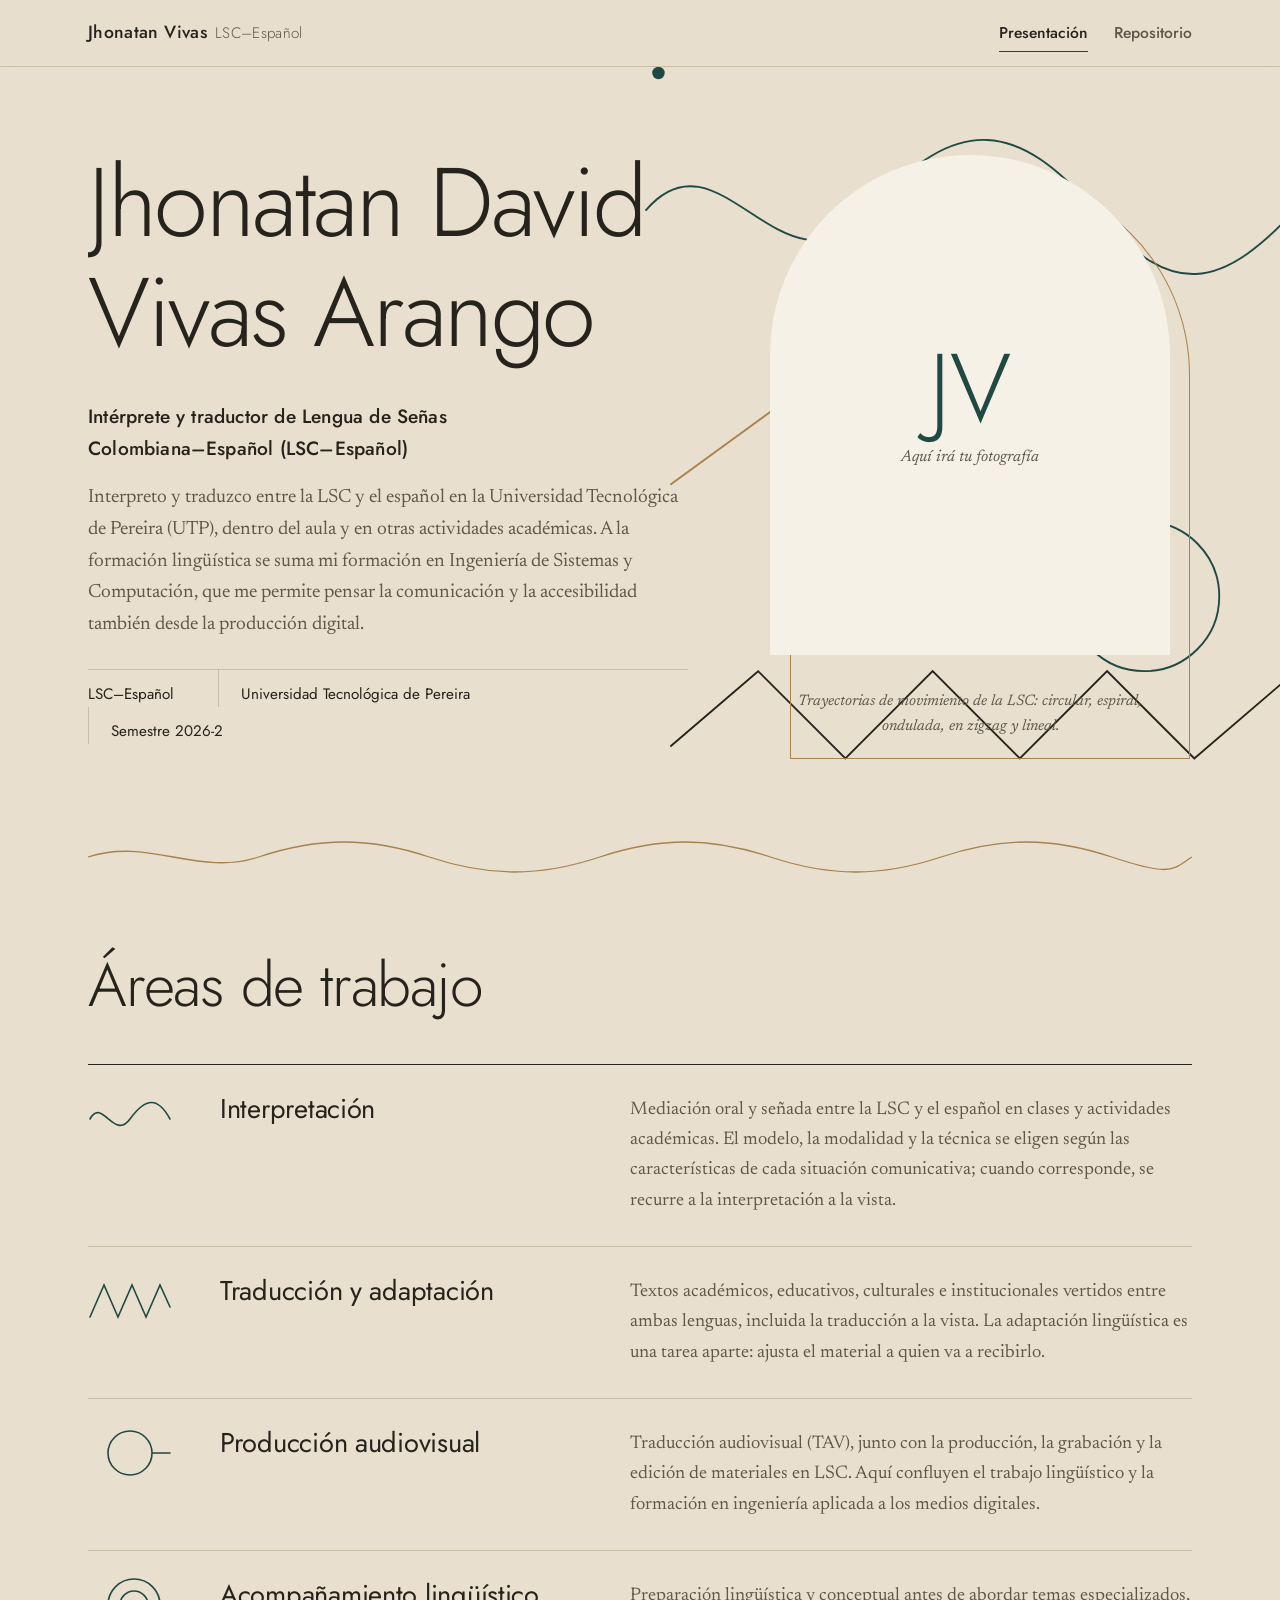
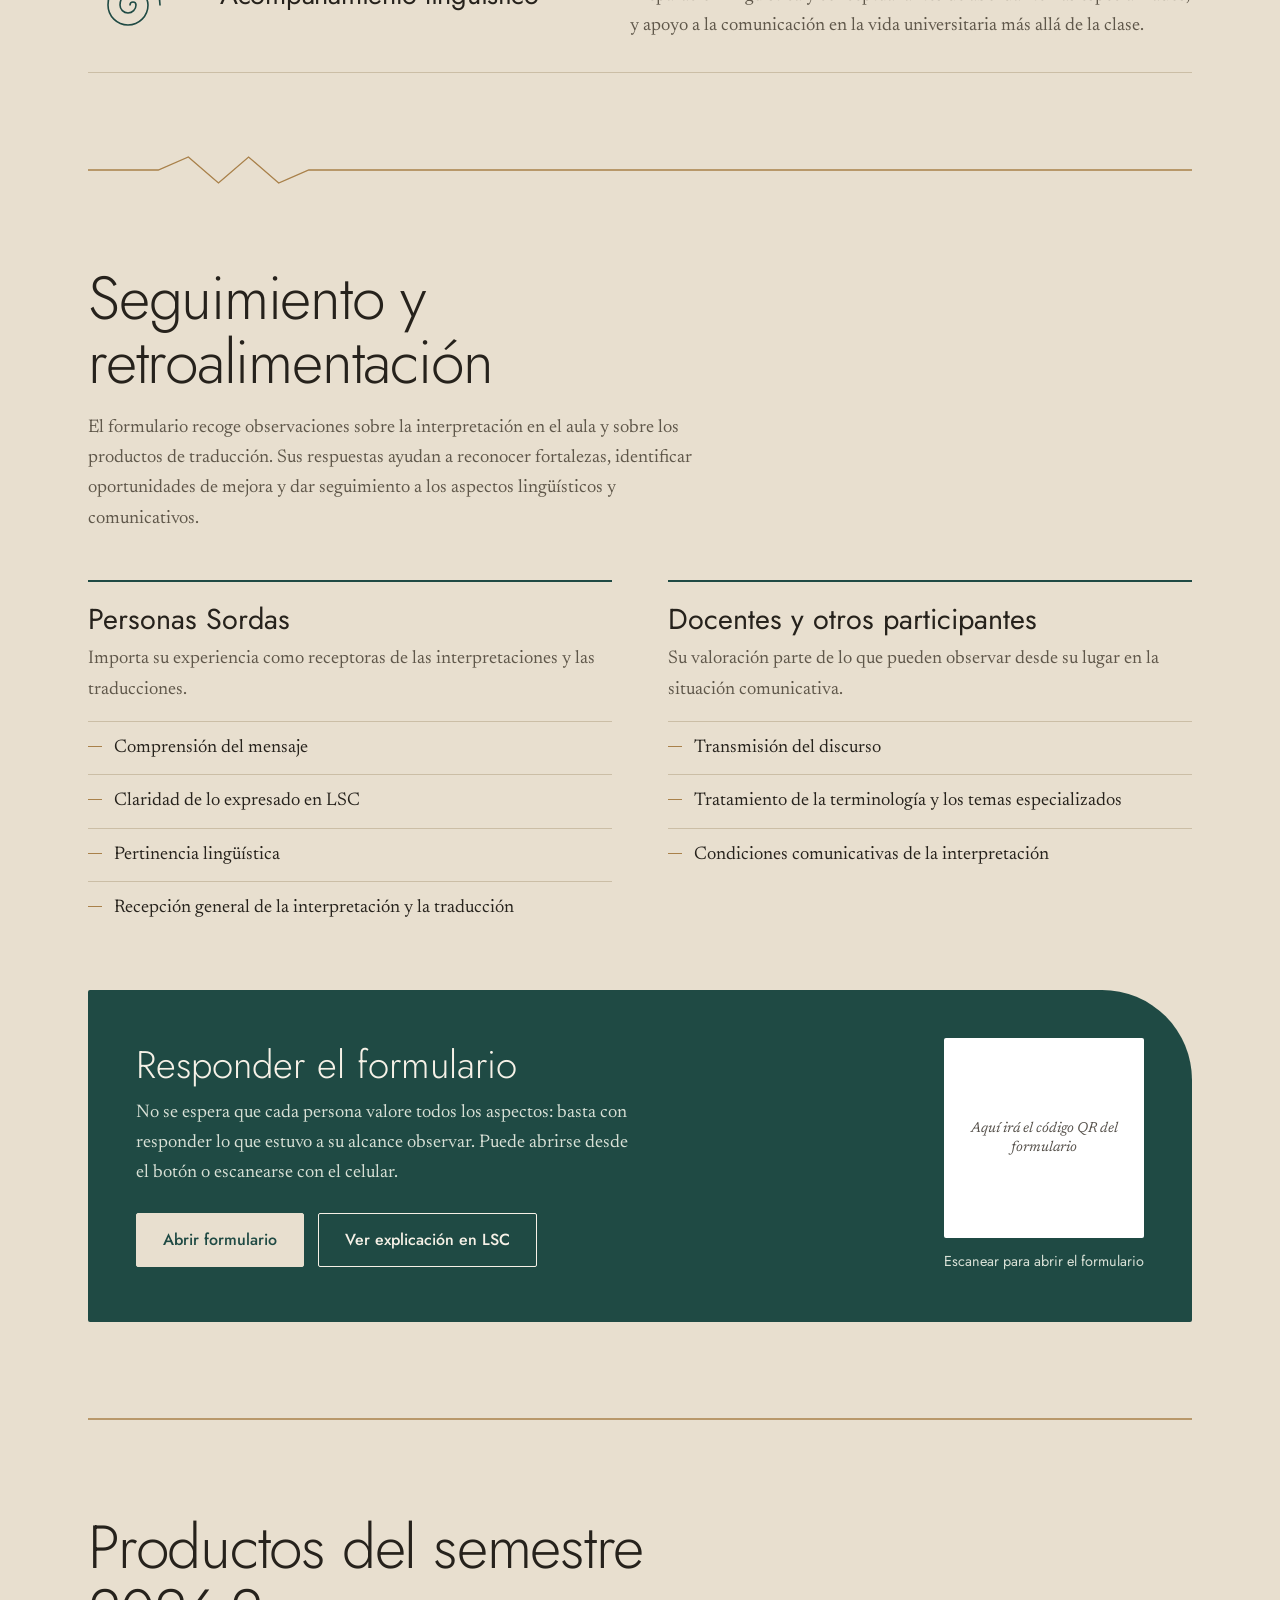
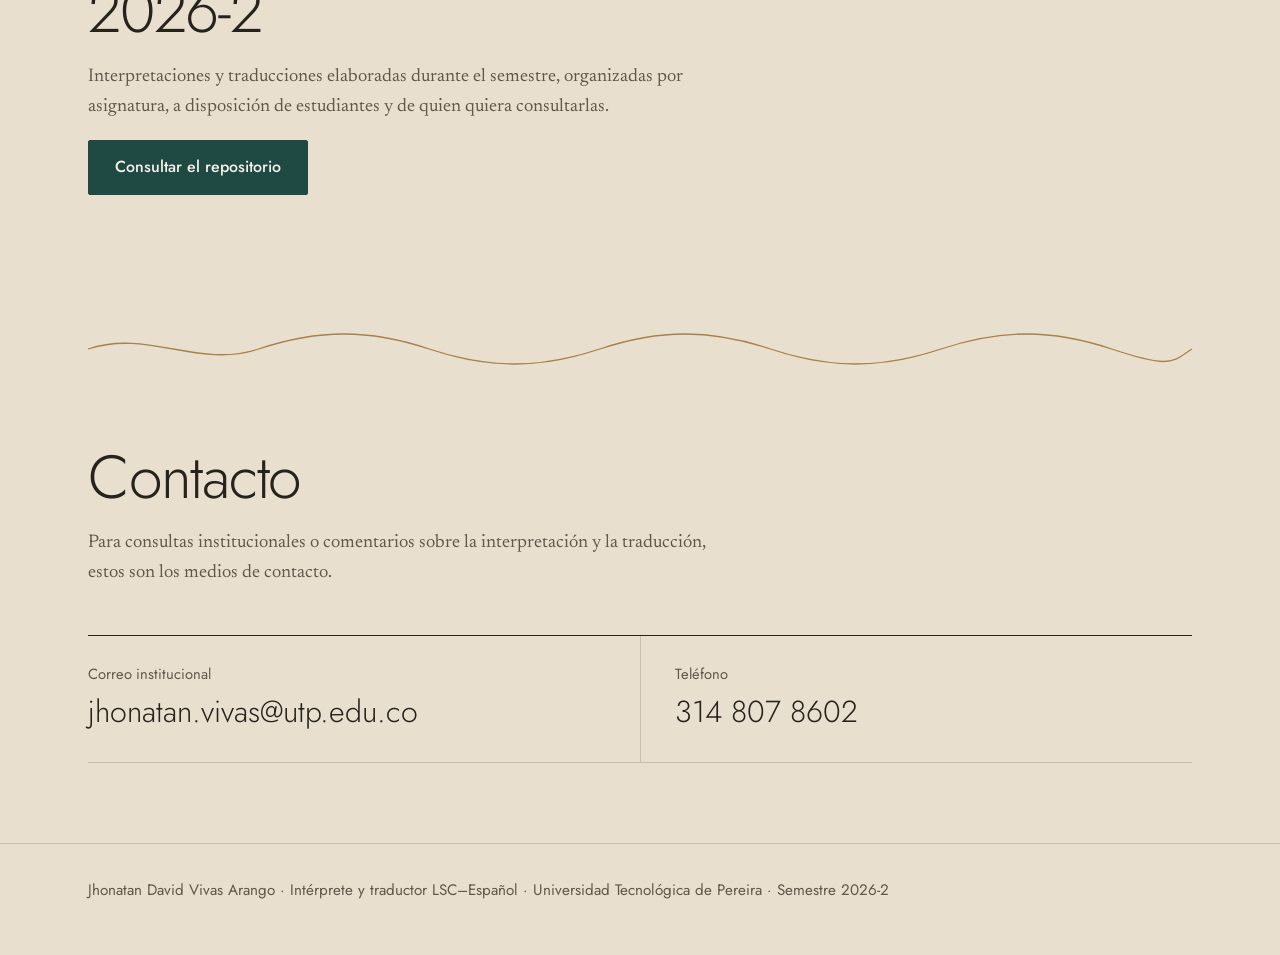
==== commit 81b42085: "Ajuste espacio de trabajo" ====
--- a/index.html
+++ b/index.html
@@ -3,11 +3,11 @@
 <head>
 <meta charset="utf-8">
 <meta name="viewport" content="width=device-width, initial-scale=1">
-<title>Jhonatan Vivas Arango · Intérprete LSC-E · UTP</title>
-<meta name="description" content="Jhonatan David Vivas Arango, intérprete y traductor de Lengua de Señas Colombiana–Español (LSC-E) en la Universidad Tecnológica de Pereira. Retroalimentación del servicio y productos del semestre 2026-2.">
+<title>Jhonatan David Vivas Arango · Intérprete y traductor LSC–Español · UTP</title>
+<meta name="description" content="Intérprete y traductor de Lengua de Señas Colombiana–Español en la Universidad Tecnológica de Pereira. Seguimiento de la interpretación y la traducción, y repositorio de productos del semestre 2026-2.">
 <link rel="preconnect" href="https://fonts.googleapis.com">
 <link rel="preconnect" href="https://fonts.gstatic.com" crossorigin>
-<link href="https://fonts.googleapis.com/css2?family=Cormorant+Garamond:ital,wght@0,500;0,600;1,500&family=Manrope:wght@400;600;700&display=swap" rel="stylesheet">
+<link href="https://fonts.googleapis.com/css2?family=Jost:wght@300;400;500&family=Newsreader:ital,opsz,wght@0,6..72,400;0,6..72,600;1,6..72,400&display=swap" rel="stylesheet">
 <link rel="stylesheet" href="assets/style.css">
 </head>
 <body>
@@ -15,38 +15,41 @@
 
 <header class="top">
   <div class="wrap">
-    <a class="brand" href="./">Jhonatan Vivas <i>LSC-E</i></a>
+    <a class="brand" href="./">Jhonatan Vivas<small>LSC–Español</small></a>
     <nav class="nav" aria-label="Principal">
       <a href="./" aria-current="page">Presentación</a>
-      <a href="productos/">Productos</a>
+      <a href="productos/">Repositorio</a>
     </nav>
   </div>
 </header>
 
 <main>
   <!-- ============ PRESENTACIÓN ============ -->
-  <section class="hero" id="presentacion">
+  <section class="hero" id="presentacion" data-trail>
     <div class="wrap">
       <div>
-        <h1 class="rise" style="--d:.1s">Jhonatan David <em>Vivas Arango</em></h1>
-        <p class="role rise" style="--d:.35s">Intérprete y traductor de Lengua de Señas Colombiana–Español (LSC-E)</p>
-        <p class="lead rise" style="--d:.5s">Trabajo actualmente en la Universidad Tecnológica de Pereira (UTP), donde hago posible la comunicación entre la comunidad Sorda universitaria, los docentes y los demás actores del entorno académico. Mi servicio busca ser una alternativa de acceso real a la información y a la participación en la vida universitaria.</p>
-        <div class="meta rise" style="--d:.65s">
-          <span>LSC ⇄ Español</span>
+        <h1>
+          <span class="ln"><span style="--d:.1s">Jhonatan David</span></span>
+          <span class="ln"><span style="--d:.25s">Vivas Arango</span></span>
+        </h1>
+        <p class="role fade" style="--d:.7s">Intérprete y traductor de Lengua de Señas Colombiana–Español (LSC–Español)</p>
+        <p class="lead fade" style="--d:.85s">Interpreto y traduzco entre la LSC y el español en la Universidad Tecnológica de Pereira (UTP), dentro del aula y en otras actividades académicas. A la formación lingüística se suma mi formación en Ingeniería de Sistemas y Computación, que me permite pensar la comunicación y la accesibilidad también desde la producción digital.</p>
+        <div class="meta fade" style="--d:1s">
+          <span>LSC–Español</span>
           <span>Universidad Tecnológica de Pereira</span>
-          <span class="sem">Semestre 2026-2</span>
+          <span>Semestre 2026-2</span>
         </div>
       </div>
 
-      <div class="portrait-wrap rise" style="--d:.3s">
+      <div class="portrait-wrap fade" style="--d:.3s">
         <!-- Trayectorias de movimiento de la LSC: circular, espiral, ondulado, zigzag, lineal -->
         <svg class="art" viewBox="0 0 500 600" preserveAspectRatio="xMidYMid meet" aria-hidden="true">
-          <path class="t gold" pathLength="1" style="--d:.4s" d="M250 300 a10 10 0 0 1 20 0 a25 25 0 0 1 -50 0 a45 45 0 0 1 90 0 a70 70 0 0 1 -140 0 a100 100 0 0 1 200 0 a130 130 0 0 1 -260 0"/>
-          <path id="onda" class="t vio" pathLength="1" style="--d:.9s" d="M-10 110 C 50 40, 100 190, 170 110 S 290 40, 350 110 S 450 180, 520 100"/>
-          <path class="t gold" pathLength="1" style="--d:1.3s" d="M10 540 L80 480 L150 550 L220 480 L290 550 L360 480 L430 550 L500 490"/>
-          <path class="t vio" pathLength="1" style="--d:1.7s" d="M330 420 a60 60 0 1 0 120 0 a60 60 0 1 0 -120 0"/>
-          <path class="t gold" pathLength="1" style="--d:2s" d="M10 330 L120 250"/>
-          <circle r="4.5" fill="#E4D0AA"><animateMotion dur="7s" begin="2.8s" repeatCount="indefinite"><mpath href="#onda"/></animateMotion></circle>
+          <path class="t oc" pathLength="1" style="--d:.4s" d="M250 300 a10 10 0 0 1 20 0 a25 25 0 0 1 -50 0 a45 45 0 0 1 90 0 a70 70 0 0 1 -140 0 a100 100 0 0 1 200 0 a130 130 0 0 1 -260 0"/>
+          <path id="onda" class="t gr" pathLength="1" style="--d:.9s" d="M-10 110 C 50 40, 100 190, 170 110 S 290 40, 350 110 S 450 180, 520 100"/>
+          <path class="t ink" pathLength="1" style="--d:1.3s" d="M10 540 L80 480 L150 550 L220 480 L290 550 L360 480 L430 550 L500 490"/>
+          <path class="t gr" pathLength="1" style="--d:1.7s" d="M330 420 a60 60 0 1 0 120 0 a60 60 0 1 0 -120 0"/>
+          <path class="t oc" pathLength="1" style="--d:2s" d="M10 330 L120 250"/>
+          <circle r="5" fill="#1F4A44"><animateMotion dur="7s" begin="2.8s" repeatCount="indefinite"><mpath href="#onda"/></animateMotion></circle>
         </svg>
         <div class="frame-off" aria-hidden="true"></div>
         <div class="portrait">
@@ -54,43 +57,76 @@
           <div class="ph" aria-hidden="true"><b>JV</b><span>Aquí irá tu fotografía</span></div>
           <img src="assets/foto.jpg" alt="Retrato de Jhonatan David Vivas Arango" onerror="this.remove()">
         </div>
-        <p class="caption-art">Trayectorias de movimiento en LSC: circular, espiral, ondulado, zigzag y lineal.</p>
+        <p class="art-note">Trayectorias de movimiento de la LSC: circular, espiral, ondulada, en zigzag y lineal.</p>
       </div>
     </div>
   </section>
 
-  <section class="block" id="retroalimentacion" aria-labelledby="t-fb">
+  <svg class="rule" viewBox="0 0 1100 34" preserveAspectRatio="none" aria-hidden="true"><path pathLength="1" d="M0 17 C 60 -3, 110 37, 170 17 S 280 -3, 340 17 S 450 37, 510 17 S 620 -3, 680 17 S 790 37, 850 17 S 960 -3, 1020 17 S 1080 30, 1100 17"/></svg>
+
+  <section class="block" id="areas" aria-labelledby="t-areas">
+    <div class="wrap">
+      <div class="sec-head rv"><h2 id="t-areas">Áreas de trabajo</h2></div>
+      <div class="areas">
+        <article class="area">
+          <svg viewBox="0 0 84 48" aria-hidden="true"><path pathLength="1" d="M2 24 C 14 2, 26 46, 42 24 S 70 2, 82 24"/></svg>
+          <h3>Interpretación</h3>
+          <p>Mediación oral y señada entre la LSC y el español en clases y actividades académicas. El modelo, la modalidad y la técnica se eligen según las características de cada situación comunicativa; cuando corresponde, se recurre a la interpretación a la vista.</p>
+        </article>
+        <article class="area">
+          <svg viewBox="0 0 84 48" aria-hidden="true"><path pathLength="1" d="M2 40 L16 8 L30 40 L44 8 L58 40 L72 8 L82 30"/></svg>
+          <h3>Traducción y adaptación</h3>
+          <p>Textos académicos, educativos, culturales e institucionales vertidos entre ambas lenguas, incluida la traducción a la vista. La adaptación lingüística es una tarea aparte: ajusta el material a quien va a recibirlo.</p>
+        </article>
+        <article class="area">
+          <svg viewBox="0 0 84 48" aria-hidden="true"><path pathLength="1" d="M20 24 a22 22 0 1 0 44 0 a22 22 0 1 0 -44 0 M64 24 L82 24"/></svg>
+          <h3>Producción audiovisual</h3>
+          <p>Traducción audiovisual (TAV), junto con la producción, la grabación y la edición de materiales en LSC. Aquí confluyen el trabajo lingüístico y la formación en ingeniería aplicada a los medios digitales.</p>
+        </article>
+        <article class="area">
+          <svg viewBox="0 0 84 48" aria-hidden="true"><path pathLength="1" d="M42 24 a3 3 0 0 1 6 0 a8 8 0 0 1 -16 0 a14 14 0 0 1 28 0 a20 20 0 0 1 -40 0 a26 26 0 0 1 52 0"/></svg>
+          <h3>Acompañamiento lingüístico</h3>
+          <p>Preparación lingüística y conceptual antes de abordar temas especializados, y apoyo a la comunicación en la vida universitaria más allá de la clase.</p>
+        </article>
+      </div>
+    </div>
+  </section>
+
+  <svg class="rule" viewBox="0 0 1100 34" preserveAspectRatio="none" aria-hidden="true"><path pathLength="1" d="M0 17 L70 17 L100 4 L130 30 L160 4 L190 30 L220 17 L1100 17"/></svg>
+
+  <section class="block" id="seguimiento" aria-labelledby="t-fb">
     <div class="wrap">
       <div class="sec-head rv">
-        <h2 id="t-fb">Retroalimentación y seguimiento</h2>
-        <p>Un formulario permite hacer seguimiento tanto a la interpretación en el aula como a las traducciones. Sus respuestas ayudan a mejorar el servicio en lo lingüístico y en cada detalle que influye en la comunicación.</p>
+        <h2 id="t-fb">Seguimiento y retroalimentación</h2>
+        <p>El formulario recoge observaciones sobre la interpretación en el aula y sobre los productos de traducción. Sus respuestas ayudan a reconocer fortalezas, identificar oportunidades de mejora y dar seguimiento a los aspectos lingüísticos y comunicativos.</p>
       </div>
 
       <div class="fb">
-        <article class="card rv">
-          <h3>Si eres persona Sorda</h3>
-          <p>Cuéntame cómo recibiste el servicio para ajustarlo a lo que necesitas.</p>
+        <article class="persp rv">
+          <h3>Personas Sordas</h3>
+          <p>Importa su experiencia como receptoras de las interpretaciones y las traducciones.</p>
           <ul>
-            <li>Aspectos propios del servicio de interpretación</li>
-            <li>Aspectos lingüísticos de la interpretación y las traducciones</li>
-            <li>Otros detalles que quieras señalar</li>
+            <li>Comprensión del mensaje</li>
+            <li>Claridad de lo expresado en LSC</li>
+            <li>Pertinencia lingüística</li>
+            <li>Recepción general de la interpretación y la traducción</li>
           </ul>
         </article>
-        <article class="card rv">
-          <h3>Si eres docente u otro actor del servicio</h3>
-          <p>Evalúa el servicio durante la clase desde tu lugar en la comunicación.</p>
+        <article class="persp rv" style="--i:1">
+          <h3>Docentes y otros participantes</h3>
+          <p>Su valoración parte de lo que pueden observar desde su lugar en la situación comunicativa.</p>
           <ul>
-            <li>El discurso y el manejo del discurso</li>
-            <li>Aspectos lingüísticos</li>
-            <li>Sugerencias para mejorar</li>
+            <li>Transmisión del discurso</li>
+            <li>Tratamiento de la terminología y los temas especializados</li>
+            <li>Condiciones comunicativas de la interpretación</li>
           </ul>
         </article>
       </div>
 
       <div class="cta rv">
         <div>
-          <h3>Responde el formulario</h3>
-          <p>Toma pocos minutos. Puedes abrirlo desde el botón o escanear el código QR con tu celular.</p>
+          <h3>Responder el formulario</h3>
+          <p>No se espera que cada persona valore todos los aspectos: basta con responder lo que estuvo a su alcance observar. Puede abrirse desde el botón o escanearse con el celular.</p>
           <div class="actions">
             <!-- CAMBIAR: enlace real del formulario -->
             <a class="btn solid" href="https://forms.gle/REEMPLAZAR-ENLACE" target="_blank" rel="noopener">Abrir formulario</a>
@@ -102,37 +138,44 @@
           <div class="box">
             <!-- QR: guarda la imagen como assets/qr-formulario.png -->
             <div class="ph" aria-hidden="true">Aquí irá el código QR del formulario</div>
-            <img src="assets/qr-formulario.png" alt="Código QR para abrir el formulario de retroalimentación" onerror="this.remove()">
+            <img src="assets/qr-formulario.png" alt="Código QR que abre el formulario de retroalimentación" onerror="this.remove()">
           </div>
-          <small>Código QR del formulario</small>
+          <small>Escanear para abrir el formulario</small>
         </div>
       </div>
     </div>
   </section>
 
+  <svg class="rule" viewBox="0 0 1100 34" preserveAspectRatio="none" aria-hidden="true"><path pathLength="1" d="M0 17 L1100 17"/></svg>
+
+  <section class="block" id="repositorio" aria-labelledby="t-pr">
+    <div class="wrap">
+      <div class="sec-head rv">
+        <h2 id="t-pr">Productos del semestre 2026-2</h2>
+        <p>Interpretaciones y traducciones elaboradas durante el semestre, organizadas por asignatura, a disposición de estudiantes y de quien quiera consultarlas.</p>
+        <p><a class="btn solid" href="productos/">Consultar el repositorio</a></p>
+      </div>
+    </div>
+  </section>
+
+  <svg class="rule" viewBox="0 0 1100 34" preserveAspectRatio="none" aria-hidden="true"><path pathLength="1" d="M0 17 C 60 -3, 110 37, 170 17 S 280 -3, 340 17 S 450 37, 510 17 S 620 -3, 680 17 S 790 37, 850 17 S 960 -3, 1020 17 S 1080 30, 1100 17"/></svg>
+
   <section class="block" id="contacto" aria-labelledby="t-ct">
     <div class="wrap">
-      <div class="sec-head rv"><h2 id="t-ct">Contacto</h2></div>
+      <div class="sec-head rv">
+        <h2 id="t-ct">Contacto</h2>
+        <p>Para consultas institucionales o comentarios sobre la interpretación y la traducción, estos son los medios de contacto.</p>
+      </div>
       <div class="contact rv">
         <a href="mailto:jhonatan.vivas@utp.edu.co"><span>Correo institucional</span><b>jhonatan.vivas@utp.edu.co</b></a>
         <a href="tel:+573148078602"><span>Teléfono</span><b>314 807 8602</b></a>
       </div>
     </div>
   </section>
-
-  <section class="block" aria-labelledby="t-pr">
-    <div class="wrap">
-      <div class="sec-head rv">
-        <h2 id="t-pr">Productos del semestre</h2>
-        <p>Interpretaciones y traducciones realizadas en cada asignatura, reunidas en un repositorio abierto a estudiantes y personas interesadas.</p>
-        <p><a class="btn solid" href="productos/">Ir al repositorio</a></p>
-      </div>
-    </div>
-  </section>
 </main>
 
 <footer>
-  <div class="wrap">Jhonatan David Vivas Arango · Intérprete y traductor LSC-E · Universidad Tecnológica de Pereira · 2026-2</div>
+  <div class="wrap">Jhonatan David Vivas Arango · Intérprete y traductor LSC–Español · Universidad Tecnológica de Pereira · Semestre 2026-2</div>
 </footer>
 <script src="assets/site.js"></script>
 </body>
--- a/assets/style.css
+++ b/assets/style.css
@@ -1,154 +1,190 @@
 :root{
-  --bg:#0D1024; --bg2:#12162F; --surface:#171B38; --line:#2B3161;
-  --ink:#EFEBF5; --muted:#A9A8C6; --gold:#C8A978; --gold-soft:#E4D0AA;
-  --violet:#8F7BE0; --on-gold:#1A1426;
-  --display:"Cormorant Garamond", Georgia, "Times New Roman", serif;
-  --body:"Manrope", "Segoe UI", system-ui, sans-serif;
+  --bg:#E8DFCF; --bg2:#EFE8DA; --surface:#F6F1E7; --line:#CBBEA6;
+  --ink:#26221C; --muted:#5F574A; --green:#1F4A44; --green-2:#2B625A;
+  --ochre:#A9814A; --on-green:#F6F1E7;
+  --display:"Jost","Futura","Century Gothic",system-ui,sans-serif;
+  --body:"Newsreader",Georgia,"Times New Roman",serif;
 }
 *{box-sizing:border-box}
 html{scroll-behavior:smooth;scroll-padding-top:90px;background:var(--bg)}
-body{margin:0;background:var(--bg);color:var(--ink);font-family:var(--body);font-size:1.0625rem;line-height:1.7;-webkit-font-smoothing:antialiased}
-h1,h2,h3{font-family:var(--display);font-weight:500;line-height:1.05;margin:0;letter-spacing:-.005em}
-a{color:var(--gold-soft)}
+body{margin:0;background:var(--bg);color:var(--ink);font-family:var(--body);font-size:1.15rem;line-height:1.65;-webkit-font-smoothing:antialiased}
+h1,h2,h3{font-family:var(--display);margin:0;line-height:1.05}
 p{margin:0 0 14px}
-:focus-visible{outline:3px solid var(--gold-soft);outline-offset:3px;border-radius:4px}
-.wrap{max-width:1160px;margin:0 auto;padding:0 28px}
-.skip{position:absolute;left:-999px;top:8px;background:var(--gold);color:var(--on-gold);padding:8px 14px;border-radius:6px;z-index:50}
+a{color:var(--green)}
+:focus-visible{outline:3px solid var(--green);outline-offset:3px;border-radius:2px}
+.wrap{max-width:1160px;margin:0 auto;padding:0 28px;position:relative}
+.skip{position:absolute;left:-999px;top:8px;background:var(--green);color:var(--on-green);padding:8px 14px;z-index:60}
 .skip:focus{left:8px}
 
-/* Header */
-.top{position:sticky;top:0;z-index:30;background:rgba(13,16,36,.82);backdrop-filter:blur(10px);border-bottom:1px solid var(--line)}
-.top .wrap{display:flex;align-items:center;justify-content:space-between;height:68px;gap:16px}
-.brand{font-family:var(--display);font-size:1.5rem;font-weight:600;color:var(--ink);text-decoration:none;letter-spacing:.01em}
-.brand i{color:var(--gold);font-weight:500}
-.nav{display:flex;gap:4px}
-.nav a{color:var(--muted);text-decoration:none;font-weight:600;font-size:.95rem;padding:9px 16px;border-radius:999px;transition:color .2s,background .2s}
-.nav a:hover{color:var(--ink);background:var(--surface)}
-.nav a[aria-current="page"]{color:var(--on-gold);background:var(--gold)}
+/* Cabecera */
+.top{position:sticky;top:0;z-index:40;background:rgba(232,223,207,.88);backdrop-filter:blur(10px);border-bottom:1px solid var(--line)}
+.top .wrap{display:flex;align-items:center;justify-content:space-between;height:66px;gap:16px}
+.brand{font-family:var(--display);font-weight:500;font-size:1.1rem;color:var(--ink);text-decoration:none;letter-spacing:.02em}
+.brand small{font-weight:300;font-size:.95rem;color:var(--muted);margin-left:8px}
+.nav{display:flex;gap:26px}
+.nav a{font-family:var(--display);font-weight:500;font-size:.98rem;color:var(--muted);text-decoration:none;padding:6px 0;border-bottom:1.5px solid transparent;transition:color .2s,border-color .2s}
+.nav a:hover{color:var(--ink)}
+.nav a[aria-current="page"]{color:var(--ink);border-bottom-color:var(--green)}
 
-/* Hero */
-.hero{position:relative;padding:80px 0 90px;overflow:hidden}
-.hero::before{content:"";position:absolute;width:640px;height:640px;right:-160px;top:-120px;background:radial-gradient(closest-side,rgba(143,123,224,.20),transparent);pointer-events:none}
-.hero .wrap{position:relative;display:grid;grid-template-columns:1.1fr .9fr;gap:56px;align-items:center}
-.hero h1{font-size:clamp(3rem,7.2vw,5.6rem);font-weight:500}
-.hero h1 em{display:block;font-style:italic;color:var(--gold-soft)}
-.role{font-size:1.15rem;color:var(--ink);margin:26px 0 20px;max-width:46ch;font-weight:600}
-.lead{color:var(--muted);max-width:56ch}
-.meta{display:flex;flex-wrap:wrap;gap:10px;margin-top:26px}
-.meta span{border:1px solid var(--line);padding:7px 16px;border-radius:999px;font-size:.92rem;color:var(--ink);background:rgba(23,27,56,.6)}
-.meta span.sem{border-color:var(--gold);color:var(--gold-soft)}
+/* Lienzo con estela */
+[data-trail] canvas.trail{position:absolute;inset:0;width:100%;height:100%;pointer-events:none;z-index:0}
 
-/* Retrato: espacio para foto */
+/* Portada */
+.hero{position:relative;padding:84px 0 96px;overflow:hidden}
+.hero .wrap{display:grid;grid-template-columns:1.15fr .85fr;gap:60px;align-items:center;z-index:1}
+.hero h1{font-weight:300;font-size:clamp(3.1rem,7.6vw,6.3rem);letter-spacing:-.025em}
+.ln{display:block;overflow:hidden;padding-bottom:.08em}
+.ln>span{display:block;animation:up 1.1s cubic-bezier(.2,.75,.2,1) both;animation-delay:var(--d,0s)}
+@keyframes up{from{transform:translateY(108%)}to{transform:none}}
+.role{font-family:var(--display);font-weight:500;font-size:1.2rem;margin:30px 0 18px;max-width:40ch;letter-spacing:.01em}
+.lead{color:var(--muted);max-width:54ch;font-size:1.2rem}
+.meta{display:flex;flex-wrap:wrap;gap:0;margin-top:28px;border-top:1px solid var(--line)}
+.meta span{font-family:var(--display);font-size:.95rem;padding:12px 22px 0 0;margin-right:22px;color:var(--ink)}
+.meta span+span{border-left:1px solid var(--line);padding-left:22px}
+.fade{animation:fade 1.1s ease both;animation-delay:var(--d,0s)}
+@keyframes fade{from{opacity:0;transform:translateY(14px)}to{opacity:1;transform:none}}
+
 .portrait-wrap{position:relative;justify-self:center;width:100%;max-width:400px}
-.art{position:absolute;inset:-14% -26%;width:152%;height:128%;pointer-events:none;overflow:visible}
-.art path.t{fill:none;stroke-width:1.6;stroke-linecap:round;stroke-dasharray:1;stroke-dashoffset:1}
-.art .gold{stroke:var(--gold)} .art .vio{stroke:var(--violet)}
-.art path.t{animation:draw 2.6s cubic-bezier(.6,.05,.2,1) forwards;animation-delay:var(--d,.3s)}
+.art{position:absolute;inset:-14% -28%;width:156%;height:128%;pointer-events:none;overflow:visible;transform:translate(calc(var(--px,0)*22px),calc(var(--py,0)*22px));transition:transform .7s cubic-bezier(.2,.7,.2,1)}
+.art path.t{fill:none;stroke-width:1.5;stroke-linecap:round;stroke-dasharray:1;stroke-dashoffset:1;animation:draw 2.8s cubic-bezier(.6,.05,.2,1) forwards;animation-delay:var(--d,.3s)}
+.art .ink{stroke:var(--ink)} .art .gr{stroke:var(--green)} .art .oc{stroke:var(--ochre)}
 @keyframes draw{to{stroke-dashoffset:0}}
-.portrait{position:relative;aspect-ratio:4/5;border-radius:999px 999px 14px 14px;overflow:hidden;background:var(--surface);border:1px solid var(--line);z-index:1}
-.portrait::after{content:"";position:absolute;inset:0;box-shadow:inset 0 0 0 1px rgba(200,169,120,.4);border-radius:inherit;pointer-events:none}
+.portrait{position:relative;aspect-ratio:4/5;border-radius:999px 999px 4px 4px;overflow:hidden;background:var(--surface);z-index:1}
 .portrait img{position:absolute;inset:0;width:100%;height:100%;object-fit:cover}
-.portrait .ph{position:absolute;inset:0;display:grid;place-content:center;text-align:center;color:var(--muted);gap:6px;font-size:.9rem}
-.portrait .ph b{font-family:var(--display);font-size:5rem;font-weight:500;color:var(--gold);line-height:1}
-.frame-off{position:absolute;inset:18px -18px -18px 18px;border:1px solid var(--gold);border-radius:999px 999px 14px 14px;opacity:.55}
-.caption-art{margin-top:30px;font-size:.82rem;color:var(--muted);text-align:center;position:relative;z-index:1}
+.portrait .ph{position:absolute;inset:0;display:grid;place-content:center;text-align:center;color:var(--muted);gap:8px;font-size:1rem;font-style:italic}
+.portrait .ph b{font-family:var(--display);font-style:normal;font-weight:300;font-size:6rem;color:var(--green);line-height:1}
+.frame-off{position:absolute;inset:20px -20px -20px 20px;border:1px solid var(--ochre);border-radius:999px 999px 4px 4px;z-index:0}
+.art-note{margin:34px 0 0;font-size:.95rem;font-style:italic;color:var(--muted);text-align:center;position:relative;z-index:1}
+
+/* Reglas dibujadas al desplazarse */
+.rule{display:block;width:100%;max-width:1160px;height:34px;margin:0 auto;padding:0 28px;overflow:visible}
+.rule path{fill:none;stroke:var(--ochre);stroke-width:1.3;stroke-dasharray:1;stroke-dashoffset:1;transition:stroke-dashoffset 2.4s cubic-bezier(.5,.1,.2,1)}
+.js .rule.in path{stroke-dashoffset:0}
+html:not(.js) .rule path{stroke-dashoffset:0}
 
 /* Bloques */
-.block{padding:84px 0;border-top:1px solid var(--line)}
-.sec-head{max-width:68ch;margin-bottom:44px}
-.sec-head h2{font-size:clamp(2.2rem,4.6vw,3.4rem)}
-.sec-head p{color:var(--muted);margin-top:16px}
-.fb{display:grid;grid-template-columns:1fr 1fr;gap:24px}
-.card{background:var(--surface);border:1px solid var(--line);border-radius:6px 28px 6px 28px;padding:34px}
-.card h3{font-size:1.75rem;margin-bottom:12px}
-.card p{color:var(--muted)}
-.card ul{margin:14px 0 0;padding:0;list-style:none}
-.card li{padding:9px 0 9px 22px;border-top:1px solid var(--line);position:relative}
-.card li::before{content:"";position:absolute;left:0;top:1.35em;width:8px;height:1px;background:var(--gold)}
+.block{padding:80px 0}
+.sec-head{max-width:64ch;margin-bottom:46px}
+.sec-head h2{font-weight:300;font-size:clamp(2.3rem,5vw,3.8rem);letter-spacing:-.02em}
+.sec-head p{color:var(--muted);margin-top:18px}
 
-.cta{margin-top:28px;display:grid;grid-template-columns:1fr auto;gap:36px;align-items:center;border:1px solid var(--gold);border-radius:6px 28px 6px 28px;padding:38px;background:linear-gradient(135deg,rgba(143,123,224,.12),rgba(200,169,120,.06))}
-.cta h3{font-size:2rem;margin-bottom:10px}
-.cta p{color:var(--muted);max-width:52ch}
-.cta .actions{display:flex;flex-wrap:wrap;gap:12px;margin-top:20px}
-.btn{display:inline-block;font-weight:700;text-decoration:none;padding:13px 26px;border-radius:999px;border:1.5px solid var(--gold);transition:background .2s,color .2s,transform .2s}
-.btn.solid{background:var(--gold);color:var(--on-gold)}
-.btn.solid:hover{background:var(--gold-soft);transform:translateY(-2px)}
-.btn.ghost{color:var(--gold-soft)}
-.btn.ghost:hover{background:rgba(200,169,120,.14);transform:translateY(-2px)}
+/* Areas de trabajo */
+.areas{border-top:1px solid var(--ink)}
+.area{display:grid;grid-template-columns:96px 1fr 1.5fr;gap:12px 36px;align-items:start;padding:30px 0;border-bottom:1px solid var(--line)}
+.area svg{width:84px;height:48px;overflow:visible}
+.area svg path{fill:none;stroke:var(--green);stroke-width:1.6;stroke-linecap:round;stroke-dasharray:1;stroke-dashoffset:1;transition:stroke-dashoffset 1.8s cubic-bezier(.5,.1,.2,1)}
+.js .area.in svg path{stroke-dashoffset:0}
+html:not(.js) .area svg path{stroke-dashoffset:0}
+.area h3{font-weight:400;font-size:1.7rem;letter-spacing:-.01em}
+.area p{color:var(--muted);margin:0}
+
+/* Seguimiento */
+.fb{display:grid;grid-template-columns:1fr 1fr;gap:56px}
+.persp{border-top:2px solid var(--green);padding-top:22px}
+.persp h3{font-weight:400;font-size:1.8rem;margin-bottom:10px}
+.persp>p{color:var(--muted)}
+.persp ul{list-style:none;margin:16px 0 0;padding:0}
+.persp li{padding:11px 0 11px 26px;border-top:1px solid var(--line);position:relative}
+.persp li::before{content:"";position:absolute;left:0;top:1.3em;width:14px;height:1px;background:var(--ochre)}
+.cta{margin-top:56px;display:grid;grid-template-columns:1fr auto;gap:44px;align-items:center;background:var(--green);color:var(--on-green);padding:48px;border-radius:2px 90px 2px 2px}
+.cta h3{font-weight:300;font-size:2.4rem;margin-bottom:12px}
+.cta p{max-width:50ch;color:#D8E0D6}
+.actions{display:flex;flex-wrap:wrap;gap:14px;margin-top:24px}
+.btn{display:inline-block;font-family:var(--display);font-weight:500;font-size:1rem;text-decoration:none;padding:13px 26px;border:1.5px solid var(--green);border-radius:2px;position:relative;overflow:hidden;isolation:isolate;transition:color .3s}
+.btn::before{content:"";position:absolute;inset:0;transform:scaleX(0);transform-origin:left;transition:transform .45s cubic-bezier(.2,.7,.2,1);z-index:-1}
+.btn.solid{background:var(--green);color:var(--on-green)}
+.btn.solid::before{background:var(--ink)}
+.btn.ghost{color:var(--green)}
+.btn.ghost::before{background:var(--green)}
+.btn:hover::before{transform:scaleX(1)}
+.btn.ghost:hover{color:var(--on-green)}
+.cta .btn.solid{background:var(--bg);color:var(--green);border-color:var(--bg)}
+.cta .btn.solid::before{background:var(--on-green)}
+.cta .btn.ghost{color:var(--on-green);border-color:var(--on-green)}
+.cta .btn.ghost::before{background:rgba(246,241,231,.16)}
+.cta .btn.ghost:hover{color:var(--on-green)}
 .qr{width:200px;text-align:center}
-.qr .box{position:relative;width:200px;height:200px;background:#fff;border-radius:10px;overflow:hidden;display:grid;place-items:center}
+.qr .box{position:relative;width:200px;height:200px;background:#fff;display:grid;place-items:center;border-radius:2px;overflow:hidden}
 .qr img{position:absolute;inset:0;width:100%;height:100%;object-fit:contain;background:#fff}
-.qr .ph{color:#4a4a62;font-size:.82rem;padding:18px;line-height:1.4}
-.qr small{display:block;margin-top:10px;color:var(--muted);font-size:.85rem}
+.qr .ph{color:#55504a;font-size:.9rem;padding:18px;line-height:1.35;font-style:italic}
+.qr small{display:block;margin-top:12px;font-family:var(--display);font-size:.9rem;color:#D8E0D6}
 
-.contact{display:flex;flex-wrap:wrap;gap:20px}
-.contact a{display:block;min-width:260px;flex:1 1 260px;text-decoration:none;color:var(--ink);background:var(--surface);border:1px solid var(--line);border-radius:6px 22px 6px 22px;padding:22px 26px;transition:border-color .2s,transform .2s}
-.contact a:hover{border-color:var(--gold);transform:translateY(-3px)}
-.contact span{display:block;color:var(--muted);font-size:.88rem}
-.contact b{font-family:var(--display);font-size:1.5rem;font-weight:500;overflow-wrap:anywhere}
+/* Contacto */
+.contact{display:flex;flex-wrap:wrap;gap:0;border-top:1px solid var(--ink)}
+.contact a{flex:1 1 300px;text-decoration:none;color:var(--ink);padding:26px 0;border-bottom:1px solid var(--line);position:relative}
+.contact a+a{padding-left:34px;border-left:1px solid var(--line)}
+.contact span{display:block;font-family:var(--display);font-size:.92rem;color:var(--muted)}
+.contact b{font-family:var(--display);font-weight:300;font-size:1.9rem;overflow-wrap:anywhere;background:linear-gradient(var(--green),var(--green)) 0 100%/0 1.5px no-repeat;transition:background-size .5s}
+.contact a:hover b{background-size:100% 1.5px}
 
-/* Pagina productos */
-.phead{padding:76px 0 52px;position:relative;overflow:hidden}
-.phead::before{content:"";position:absolute;width:560px;height:560px;left:-180px;top:-200px;background:radial-gradient(closest-side,rgba(143,123,224,.18),transparent);pointer-events:none}
-.phead .wrap{position:relative}
-.phead h1{font-size:clamp(2.8rem,6.4vw,5rem)}
-.phead h1 em{font-style:italic;color:var(--gold-soft)}
-.phead p{color:var(--muted);max-width:66ch;margin-top:22px}
-.layout{display:grid;grid-template-columns:260px 1fr;gap:56px;padding:56px 0 90px;border-top:1px solid var(--line)}
+/* Repositorio */
+.phead{position:relative;padding:84px 0 70px;overflow:hidden}
+.phead .wrap{z-index:1}
+.phead h1{font-weight:300;font-size:clamp(2.8rem,6.6vw,5.4rem);letter-spacing:-.025em;max-width:14ch}
+.phead p.intro{color:var(--muted);max-width:62ch;margin-top:30px}
+.art2{position:absolute;right:-40px;top:20px;width:min(560px,60vw);height:auto;pointer-events:none;opacity:.9}
+.art2 path{fill:none;stroke-width:1.4;stroke-linecap:round;stroke-dasharray:1;stroke-dashoffset:1;animation:draw 3s cubic-bezier(.6,.05,.2,1) forwards;animation-delay:var(--d,.3s)}
+.layout{display:grid;grid-template-columns:250px 1fr;gap:64px;padding:64px 0 100px}
 .side{position:sticky;top:96px;align-self:start}
-.side h2{font-family:var(--body);font-size:.9rem;font-weight:700;color:var(--muted);margin-bottom:12px;letter-spacing:.02em}
+.side h2{font-family:var(--display);font-weight:500;font-size:1rem;margin-bottom:14px;color:var(--ink)}
 .side ul{list-style:none;margin:0;padding:0;border-left:1px solid var(--line)}
-.side a{display:block;padding:10px 16px;margin-left:-1px;border-left:2px solid transparent;color:var(--muted);text-decoration:none;font-weight:600;font-size:.95rem;transition:color .2s,border-color .2s}
-.side a:hover,.side a.on{color:var(--gold-soft);border-left-color:var(--gold)}
-.subject{margin-bottom:76px}
+.side a{display:block;padding:9px 18px;margin-left:-1px;border-left:2px solid transparent;font-family:var(--display);font-weight:400;font-size:.98rem;color:var(--muted);text-decoration:none;transition:color .2s,border-color .2s,padding .3s}
+.side a:hover,.side a.on{color:var(--ink);border-left-color:var(--green);padding-left:24px}
+.subject{margin-bottom:84px}
 .subject:last-child{margin-bottom:0}
-.subject > header{margin-bottom:26px;padding-bottom:16px;border-bottom:1px solid var(--line);display:flex;flex-wrap:wrap;align-items:baseline;gap:6px 18px}
-.subject h2{font-size:clamp(2rem,4vw,2.8rem)}
-.subject header span{color:var(--muted);font-size:.95rem}
-.grid{display:grid;grid-template-columns:repeat(auto-fill,minmax(300px,1fr));gap:26px}
-.vid{background:var(--surface);border:1px solid var(--line);border-radius:6px 22px 6px 22px;overflow:hidden;display:flex;flex-direction:column;transition:border-color .25s,transform .25s}
-.vid:hover{border-color:var(--gold);transform:translateY(-4px)}
-.frame{position:relative;aspect-ratio:16/9;background:#000}
+.subject>header{display:flex;flex-wrap:wrap;align-items:baseline;gap:6px 22px;padding-bottom:16px;margin-bottom:28px;border-bottom:1px solid var(--ink)}
+.subject h2{font-weight:300;font-size:clamp(2rem,4vw,3rem);letter-spacing:-.02em}
+.subject header span{font-family:var(--display);font-size:.95rem;color:var(--muted)}
+.grid{display:grid;grid-template-columns:repeat(auto-fill,minmax(300px,1fr));gap:34px 28px}
+.vid{display:flex;flex-direction:column;position:relative}
+.frame{position:relative;aspect-ratio:16/9;background:#1b1813;overflow:hidden}
 .frame button{all:unset;cursor:pointer;display:block;width:100%;height:100%;position:relative}
-.frame button:focus-visible{outline:3px solid var(--gold-soft);outline-offset:-3px}
-.frame img{width:100%;height:100%;object-fit:cover;display:block;opacity:.85;transition:opacity .3s,transform .5s}
-.vid:hover .frame img{opacity:1;transform:scale(1.03)}
-.frame .play{position:absolute;inset:0;margin:auto;width:62px;height:62px;border-radius:50%;background:var(--gold);display:grid;place-items:center}
-.frame .play svg{width:24px;height:24px;fill:var(--on-gold);margin-left:3px}
+.frame button:focus-visible{outline:3px solid var(--green);outline-offset:-3px}
+.frame img{width:100%;height:100%;object-fit:cover;display:block;filter:sepia(.35) saturate(.85);transition:filter .5s,transform .8s cubic-bezier(.2,.7,.2,1)}
+.vid:hover .frame img{filter:none;transform:scale(1.045)}
+.play{position:absolute;inset:0;margin:auto;width:60px;height:60px;border-radius:50%;border:1.5px solid var(--bg);display:grid;place-items:center;background:rgba(31,74,68,.82);transition:transform .4s}
+.vid:hover .play{transform:scale(1.12)}
+.play svg{width:22px;height:22px;fill:var(--bg);margin-left:3px}
 .frame iframe{position:absolute;inset:0;width:100%;height:100%;border:0}
-.cap{padding:18px 20px 20px;display:flex;flex-direction:column;gap:8px}
-.cap strong{font-family:var(--display);font-size:1.4rem;font-weight:600;line-height:1.15}
-.cap .tags{display:flex;flex-wrap:wrap;gap:8px}
-.cap .tag{font-size:.8rem;font-weight:700;padding:2px 11px;border-radius:999px;border:1px solid var(--line);color:var(--muted)}
-.cap .tag.when{background:var(--gold);border-color:var(--gold);color:var(--on-gold)}
-.cap a{font-size:.92rem}
-.empty{border:1px dashed var(--line);border-radius:6px 22px 6px 22px;padding:34px;color:var(--muted);background:rgba(23,27,56,.5)}
+.cap{padding:16px 0 18px;display:flex;flex-direction:column;gap:8px;position:relative;border-bottom:1px solid var(--line)}
+.cap::after{content:"";position:absolute;left:0;bottom:-1px;height:1.5px;width:100%;background:var(--green);transform:scaleX(0);transform-origin:left;transition:transform .6s cubic-bezier(.2,.7,.2,1)}
+.vid:hover .cap::after{transform:scaleX(1)}
+.cap strong{font-family:var(--display);font-weight:400;font-size:1.3rem;line-height:1.2}
+.tags{display:flex;flex-wrap:wrap;gap:8px}
+.tag{font-family:var(--display);font-size:.82rem;padding:2px 11px;border:1px solid var(--line);color:var(--muted);border-radius:2px}
+.tag.when{border-color:var(--green);color:var(--green)}
+.cap a{font-family:var(--display);font-size:.95rem}
+.empty{border:1px dashed var(--line);padding:34px;color:var(--muted);font-style:italic}
 
-footer{border-top:1px solid var(--line);padding:34px 0 50px;color:var(--muted);font-size:.92rem}
+footer{border-top:1px solid var(--line);padding:34px 0 52px;color:var(--muted);font-family:var(--display);font-size:.95rem}
 
-/* Aparicion al desplazarse */
-.js .rv{opacity:0;transform:translateY(18px);transition:opacity .8s ease,transform .8s ease}
+/* Aparicion */
+.js .rv{opacity:0;transform:translateY(22px);transition:opacity .9s ease,transform .9s cubic-bezier(.2,.7,.2,1);transition-delay:calc(var(--i,0)*90ms)}
 .js .rv.in{opacity:1;transform:none}
-.hero .rise{animation:rise .9s cubic-bezier(.2,.7,.2,1) both;animation-delay:var(--d,0s)}
-@keyframes rise{from{opacity:0;transform:translateY(22px)}to{opacity:1;transform:none}}
 
 @media (max-width:900px){
-  .hero{padding:48px 0 60px}
-  .hero .wrap{grid-template-columns:1fr;gap:64px}
-  .portrait-wrap{max-width:300px;order:-1;justify-self:start}
-  .fb,.cta{grid-template-columns:1fr}
+  .hero{padding:48px 0 64px}
+  .hero .wrap{grid-template-columns:1fr;gap:70px}
+  .portrait-wrap{order:-1;max-width:290px;justify-self:start}
+  .area{grid-template-columns:1fr;gap:12px}
+  .fb,.cta{grid-template-columns:1fr;gap:40px}
+  .cta{padding:34px 28px;border-radius:2px 60px 2px 2px}
   .qr{justify-self:start}
-  .layout{grid-template-columns:1fr;gap:30px}
+  .layout{grid-template-columns:1fr;gap:34px}
   .side{position:static}
   .side ul{display:flex;flex-wrap:wrap;gap:8px;border:0}
-  .side a{border:1px solid var(--line);border-radius:999px;margin:0;padding:8px 16px}
-  .side a.on,.side a:hover{border-color:var(--gold)}
+  .side a{border:1px solid var(--line);margin:0;padding:8px 16px}
+  .side a:hover,.side a.on{padding-left:16px;border-color:var(--green)}
+  .contact a+a{padding-left:0;border-left:0}
+  .art2{opacity:.35}
 }
-@media (max-width:520px){.brand{font-size:1.2rem}.nav a{padding:8px 11px;font-size:.88rem}.card,.cta{padding:26px}}
+@media (max-width:520px){.nav{gap:16px}.brand small{display:none}}
 @media (prefers-reduced-motion:reduce){
   html{scroll-behavior:auto}
-  .art path.t{animation:none;stroke-dashoffset:0}
+  .ln>span,.fade{animation:none}
+  .art path.t,.art2 path{animation:none;stroke-dashoffset:0}
+  .rule path,.area svg path{stroke-dashoffset:0;transition:none}
   .js .rv{opacity:1;transform:none;transition:none}
-  .hero .rise{animation:none}
-  .vid,.btn,.contact a,.frame img{transition:none}
+  .art{transform:none;transition:none}
+  .btn::before,.frame img,.play,.cap::after,.contact b{transition:none}
 }
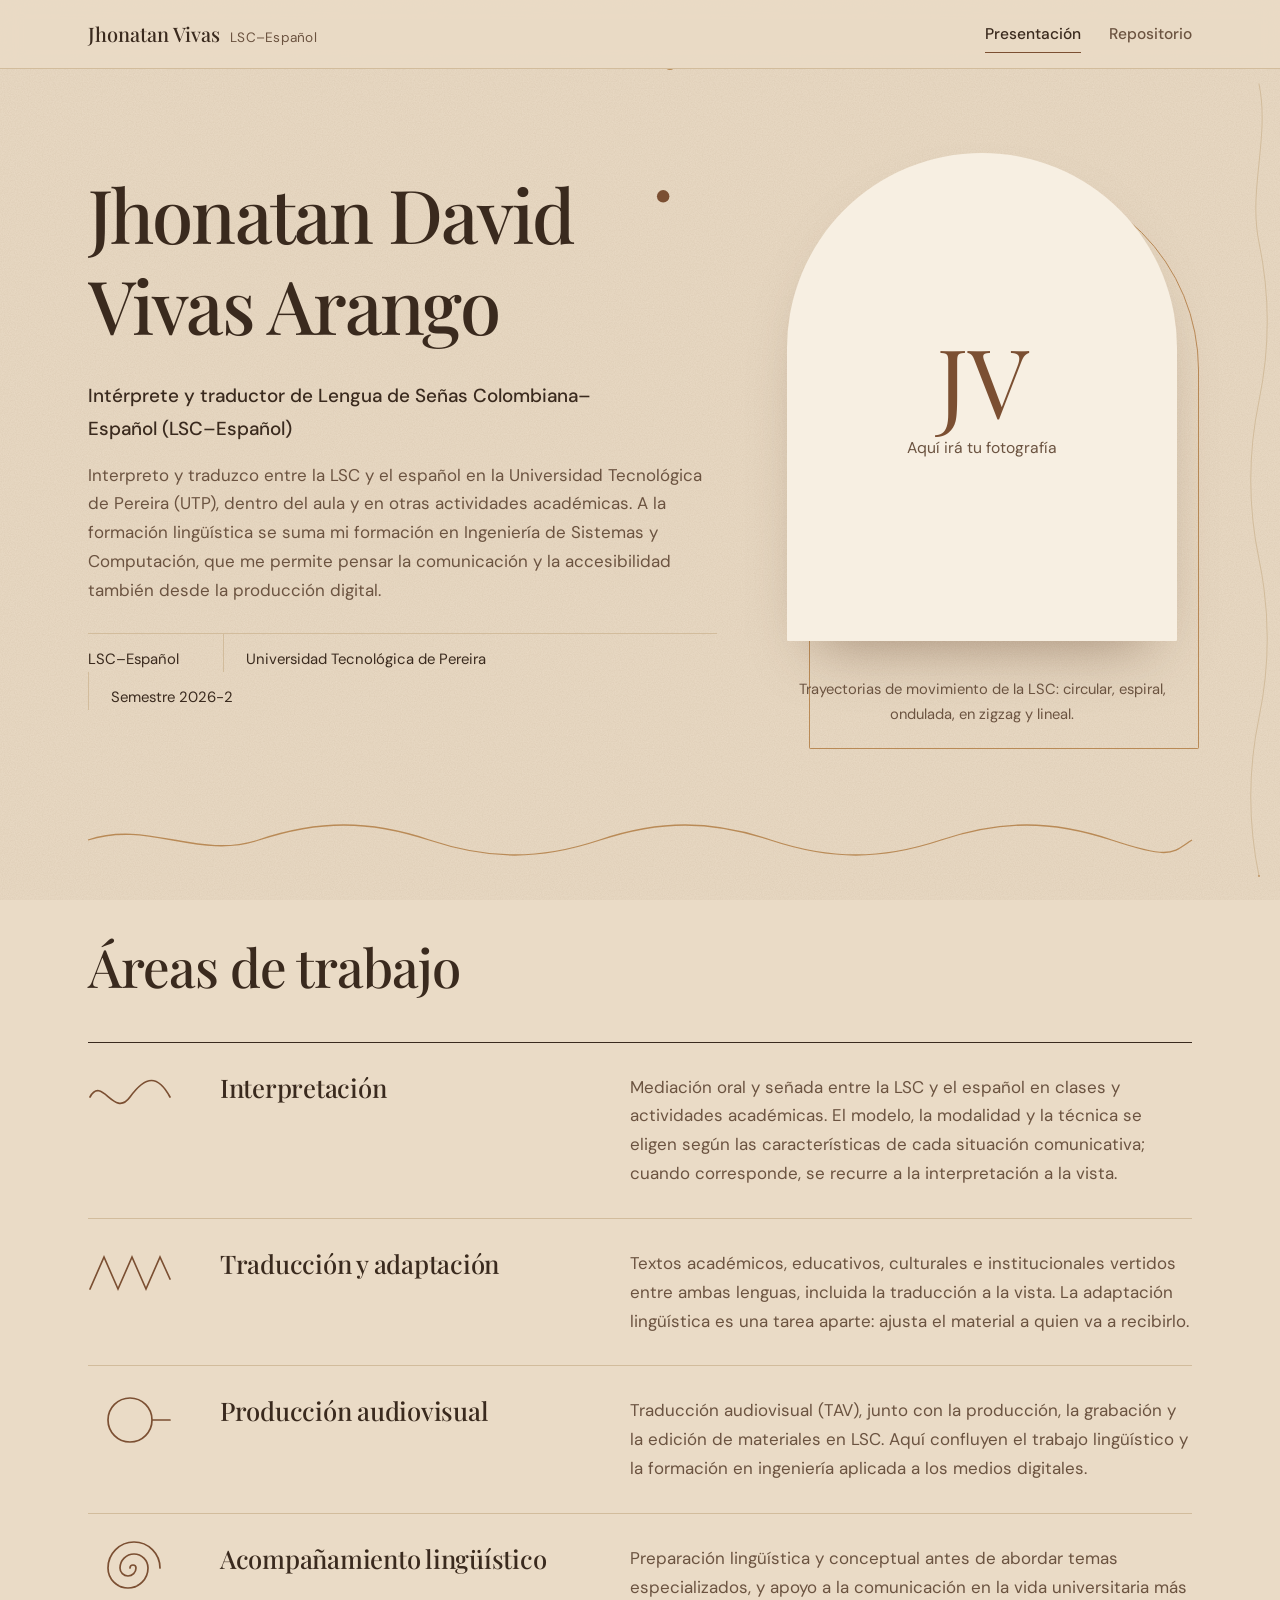
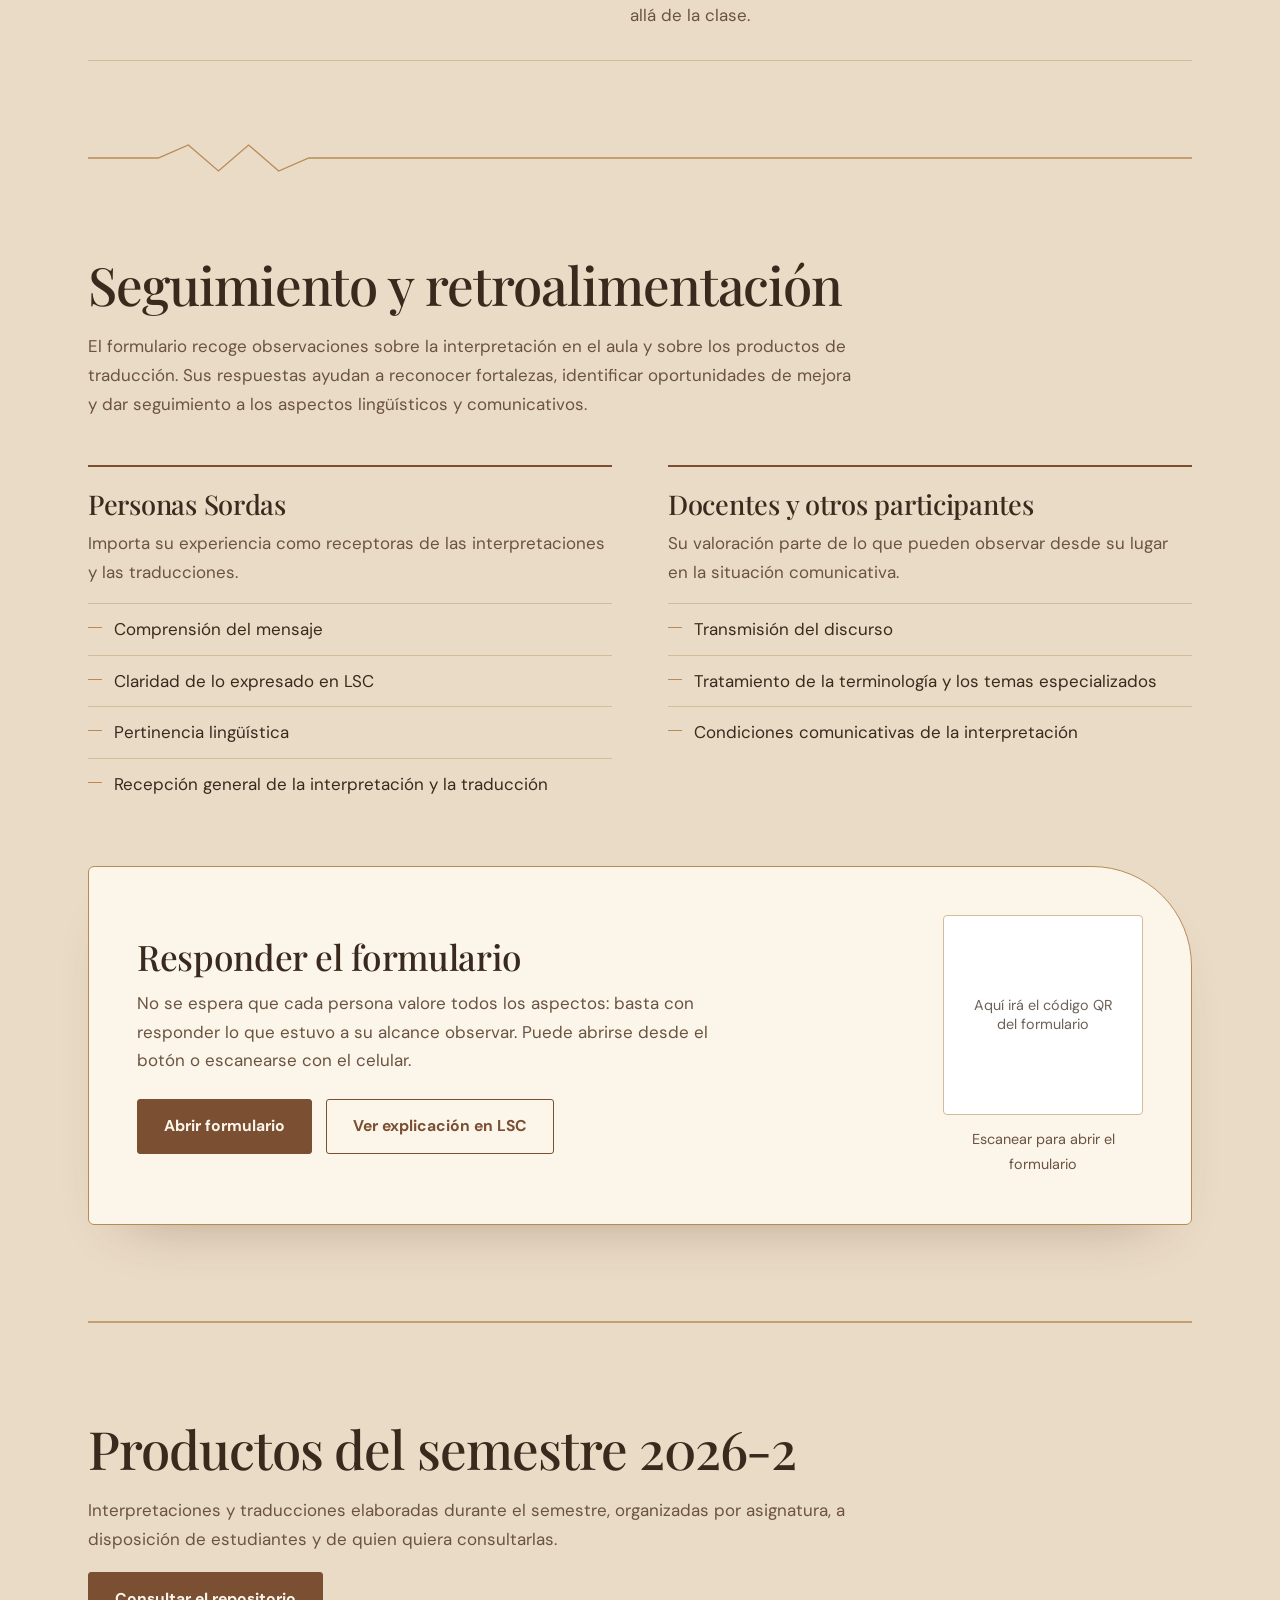
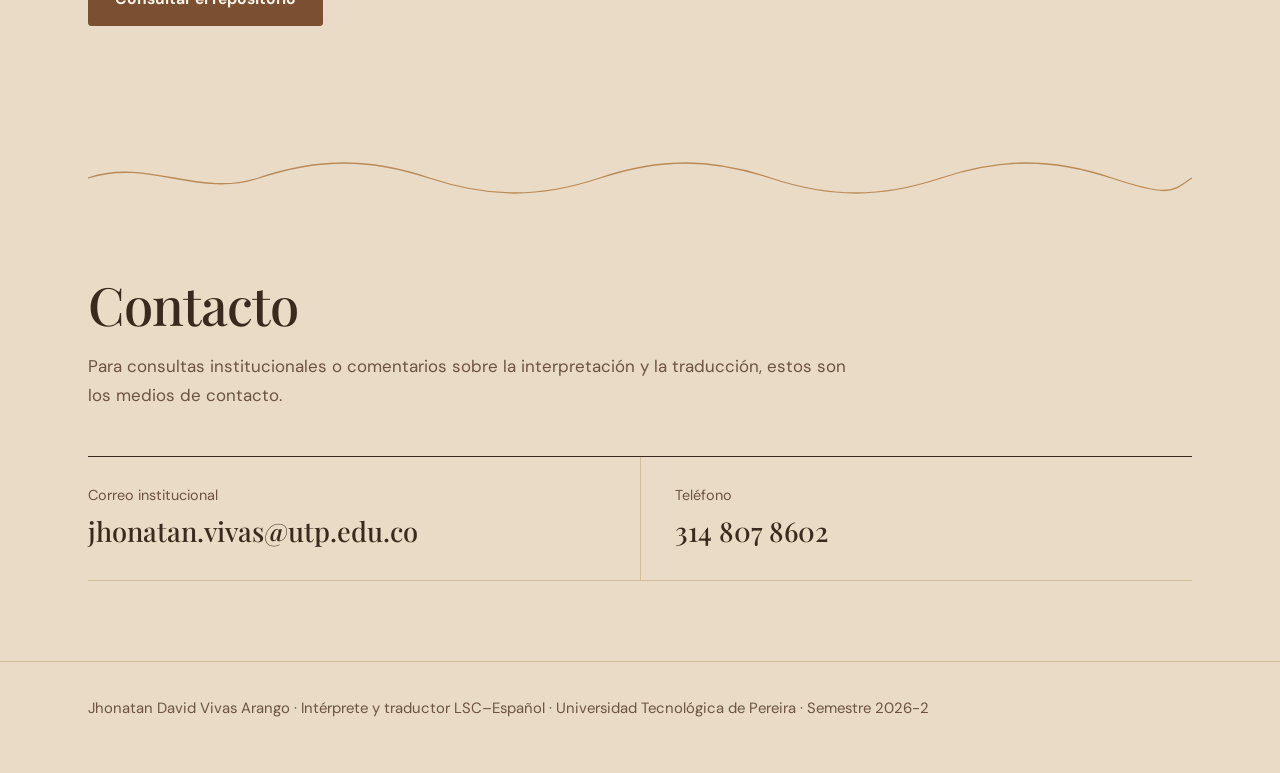
==== commit a0c07b0b: "Paleta de colores" ====
--- a/index.html
+++ b/index.html
@@ -3,22 +3,229 @@
 <head>
 <meta charset="utf-8">
 <meta name="viewport" content="width=device-width, initial-scale=1">
+<link rel="preconnect" href="https://fonts.googleapis.com">
+<link rel="preconnect" href="https://fonts.gstatic.com" crossorigin>
+<link href="https://fonts.googleapis.com/css2?family=DM+Sans:wght@400;500;700&family=Playfair+Display:ital,wght@0,400;0,500;0,600;1,400&display=swap" rel="stylesheet">
+
 <title>Jhonatan David Vivas Arango · Intérprete y traductor LSC–Español · UTP</title>
 <meta name="description" content="Intérprete y traductor de Lengua de Señas Colombiana–Español en la Universidad Tecnológica de Pereira. Seguimiento de la interpretación y la traducción, y repositorio de productos del semestre 2026-2.">
-<link rel="preconnect" href="https://fonts.googleapis.com">
-<link rel="preconnect" href="https://fonts.gstatic.com" crossorigin>
-<link href="https://fonts.googleapis.com/css2?family=Jost:wght@300;400;500&family=Newsreader:ital,opsz,wght@0,6..72,400;0,6..72,600;1,6..72,400&display=swap" rel="stylesheet">
-<link rel="stylesheet" href="assets/style.css">
+<style>
+:root{
+  --bg:#EADBC6; --bg2:#F1E5D3; --surface:#F7EFE2; --cream:#FBF5EA; --line:#D2BC9C;
+  --ink:#3A2A1E; --muted:#6B5340; --mocha:#7B4F32; --mocha-d:#5E3A24; --caramel:#B98A56;
+  --display:"Playfair Display","Didot","Bodoni 72","Baskerville","Palatino Linotype",Georgia,serif;
+  --body:"DM Sans","Avenir Next","Segoe UI",system-ui,-apple-system,sans-serif;
+}
+*{box-sizing:border-box}
+html{scroll-behavior:smooth;scroll-padding-top:90px;background:var(--bg)}
+body{margin:0;background:var(--bg);color:var(--ink);font-family:var(--body);font-size:1.06rem;line-height:1.7;-webkit-font-smoothing:antialiased;overflow-x:hidden}
+body::before{content:"";position:fixed;inset:0;pointer-events:none;z-index:1;opacity:.28;mix-blend-mode:multiply;background-image:url("data:image/svg+xml;utf8,<svg xmlns='http://www.w3.org/2000/svg' width='220' height='220'><filter id='n'><feTurbulence type='fractalNoise' baseFrequency='.85' numOctaves='2' stitchTiles='stitch'/><feColorMatrix values='0 0 0 0 .45  0 0 0 0 .33  0 0 0 0 .22  0 0 0 .55 0'/></filter><rect width='100%' height='100%' filter='url(%23n)'/></svg>")}
+h1,h2,h3{font-family:var(--display);font-weight:500;margin:0;line-height:1.12;letter-spacing:-.01em}
+p{margin:0 0 14px}
+a{color:var(--mocha)}
+:focus-visible{outline:3px solid var(--mocha);outline-offset:3px;border-radius:3px}
+.wrap{max-width:1160px;margin:0 auto;padding:0 28px;position:relative}
+.skip{position:absolute;left:-999px;top:8px;background:var(--mocha);color:var(--cream);padding:8px 14px;z-index:100}
+.skip:focus{left:8px}
+
+/* Cortina de transición entre páginas */
+.curtain{position:fixed;inset:0;z-index:90;background:var(--caramel);border-radius:0 0 50% 50%/0 0 14vh 14vh;transform:translateY(-110%);pointer-events:none;animation:curtain-open 1s cubic-bezier(.7,0,.2,1) both}
+.curtain b{position:absolute;inset:0;display:grid;place-items:center;font:500 clamp(3rem,10vw,7rem)/1 var(--display);color:var(--cream);opacity:0;animation:cb 1s ease both}
+@keyframes curtain-open{0%{transform:translateY(0)}35%{transform:translateY(0)}100%{transform:translateY(-110%)}}
+@keyframes cb{0%{opacity:1}35%{opacity:1}60%{opacity:0}100%{opacity:0}}
+.leave .curtain{animation:curtain-close .55s cubic-bezier(.7,0,.2,1) forwards}
+.leave .curtain b{animation:none;opacity:1}
+@keyframes curtain-close{from{transform:translateY(-110%)}to{transform:translateY(0)}}
+
+/* Hilo de progreso */
+.progress{position:fixed;right:10px;top:84px;bottom:24px;width:22px;z-index:20;pointer-events:none}
+.progress svg{width:100%;height:100%;overflow:visible}
+.progress path{fill:none;stroke:var(--caramel);stroke-width:1.6;stroke-linecap:round;stroke-dasharray:1;stroke-dashoffset:1}
+.progress path.base{stroke:var(--line);stroke-dashoffset:0;stroke-width:1}
+
+/* Cabecera */
+.top{position:sticky;top:0;z-index:40;background:rgba(234,219,198,.86);backdrop-filter:blur(10px);border-bottom:1px solid var(--line)}
+.top .wrap{display:flex;align-items:center;justify-content:space-between;height:68px;gap:16px}
+.brand{font-family:var(--display);font-weight:500;font-size:1.25rem;color:var(--ink);text-decoration:none}
+.brand small{font-family:var(--body);font-weight:400;font-size:.85rem;color:var(--muted);margin-left:10px;letter-spacing:.02em}
+.nav{display:flex;gap:28px}
+.nav a{font-weight:500;font-size:.97rem;color:var(--muted);text-decoration:none;padding:6px 0;background:linear-gradient(var(--mocha),var(--mocha)) 0 100%/0 1.5px no-repeat;transition:color .2s,background-size .4s}
+.nav a:hover{color:var(--ink);background-size:100% 1.5px}
+.nav a[aria-current="page"]{color:var(--ink);background-size:100% 1.5px}
+
+[data-trail] canvas.trail{position:absolute;inset:0;width:100%;height:100%;pointer-events:none;z-index:0}
+
+/* Portada */
+.hero{position:relative;padding:84px 0 96px;overflow:hidden}
+.hero .wrap{display:grid;grid-template-columns:1.2fr .8fr;gap:56px;align-items:center;z-index:2}
+.hero h1{font-size:clamp(2.6rem,5.8vw,5rem);letter-spacing:-.025em}
+.ln{display:block;overflow:hidden;padding:.04em 0 .16em;margin-bottom:-.1em}
+.ln>span{display:block;animation:up 1.2s cubic-bezier(.2,.75,.2,1) both;animation-delay:var(--d,0s)}
+@keyframes up{from{transform:translateY(110%)}to{transform:none}}
+.role{font-weight:500;font-size:1.18rem;margin:30px 0 16px;max-width:42ch}
+.lead{color:var(--muted);max-width:56ch}
+.meta{display:flex;flex-wrap:wrap;margin-top:28px;border-top:1px solid var(--line)}
+.meta span{font-size:.93rem;padding:13px 22px 0 0;margin-right:22px}
+.meta span+span{border-left:1px solid var(--line);padding-left:22px}
+.fade{animation:fade 1.1s ease both;animation-delay:var(--d,0s)}
+@keyframes fade{from{opacity:0;transform:translateY(16px)}to{opacity:1;transform:none}}
+
+.portrait-wrap{position:relative;justify-self:center;width:100%;max-width:390px}
+.art{position:absolute;inset:-16% -30%;width:160%;height:132%;pointer-events:none;overflow:visible;transform:translate(calc(var(--px,0)*24px),calc(var(--py,0)*24px));transition:transform .8s cubic-bezier(.2,.7,.2,1)}
+.art path.t{fill:none;stroke-width:1.5;stroke-linecap:round;stroke-dasharray:1;stroke-dashoffset:1;animation:loopdraw 11s cubic-bezier(.6,.05,.3,1) infinite;animation-delay:var(--d,.3s)}
+.art .ink{stroke:var(--ink)} .art .mo{stroke:var(--mocha)} .art .ca{stroke:var(--caramel)}
+@keyframes loopdraw{0%{stroke-dashoffset:1}28%{stroke-dashoffset:0}72%{stroke-dashoffset:0}100%{stroke-dashoffset:-1}}
+.portrait{position:relative;aspect-ratio:4/5;border-radius:999px 999px 6px 6px;overflow:hidden;background:var(--surface);z-index:1;box-shadow:0 30px 60px -30px rgba(90,58,36,.5)}
+.portrait img{position:absolute;inset:0;width:100%;height:100%;object-fit:cover}
+.portrait .ph{position:absolute;inset:0;display:grid;place-content:center;text-align:center;color:var(--muted);gap:8px;font-size:.98rem}
+.portrait .ph b{font-family:var(--display);font-weight:400;font-size:6rem;color:var(--mocha);line-height:1}
+.frame-off{position:absolute;inset:22px -22px -22px 22px;border:1px solid var(--caramel);border-radius:999px 999px 6px 6px;z-index:0;animation:breathe 7s ease-in-out infinite}
+@keyframes breathe{0%,100%{transform:translate(0,0)}50%{transform:translate(6px,6px)}}
+.art-note{margin:36px 0 0;font-size:.92rem;color:var(--muted);text-align:center;position:relative;z-index:1}
+
+/* Reglas */
+.rule{display:block;width:100%;max-width:1160px;height:34px;margin:0 auto;padding:0 28px;overflow:visible;position:relative;z-index:2}
+.rule path{fill:none;stroke:var(--caramel);stroke-width:1.3;stroke-dasharray:1;stroke-dashoffset:1;transition:stroke-dashoffset 2.4s cubic-bezier(.5,.1,.2,1)}
+.js .rule.in path{stroke-dashoffset:0}
+html:not(.js) .rule path{stroke-dashoffset:0}
+
+.block{padding:80px 0;position:relative;z-index:2}
+.sec-head{max-width:64ch;margin-bottom:46px}
+.sec-head h2{font-size:clamp(2rem,4.4vw,3.3rem);letter-spacing:-.02em}
+.sec-head p{color:var(--muted);margin-top:18px}
+
+/* Áreas */
+.areas{border-top:1px solid var(--ink)}
+.area{display:grid;grid-template-columns:96px 1fr 1.5fr;gap:12px 36px;align-items:start;padding:30px 0;border-bottom:1px solid var(--line)}
+.area svg{width:84px;height:48px;overflow:visible}
+.area svg path{fill:none;stroke:var(--mocha);stroke-width:1.7;stroke-linecap:round;stroke-dasharray:1;stroke-dashoffset:1;transition:stroke-dashoffset 1.8s cubic-bezier(.5,.1,.2,1)}
+.js .area.in svg path{stroke-dashoffset:0}
+html:not(.js) .area svg path{stroke-dashoffset:0}
+.area h3{font-size:1.6rem}
+.area p{color:var(--muted);margin:0}
+
+/* Seguimiento */
+.fb{display:grid;grid-template-columns:1fr 1fr;gap:56px}
+.persp{border-top:2px solid var(--mocha);padding-top:22px}
+.persp h3{font-size:1.7rem;margin-bottom:10px}
+.persp>p{color:var(--muted)}
+.persp ul{list-style:none;margin:16px 0 0;padding:0}
+.persp li{padding:11px 0 11px 26px;border-top:1px solid var(--line);position:relative}
+.persp li::before{content:"";position:absolute;left:0;top:1.35em;width:14px;height:1px;background:var(--caramel)}
+.cta{margin-top:56px;display:grid;grid-template-columns:1fr auto;gap:44px;align-items:center;background:var(--cream);border:1px solid var(--caramel);padding:48px;border-radius:6px 100px 6px 6px;box-shadow:0 30px 60px -40px rgba(90,58,36,.45)}
+.cta h3{font-size:2.2rem;margin-bottom:12px}
+.cta p{max-width:50ch;color:var(--muted)}
+.actions{display:flex;flex-wrap:wrap;gap:14px;margin-top:24px}
+.btn{display:inline-block;font-family:var(--body);font-weight:700;font-size:.98rem;text-decoration:none;padding:13px 26px;border:1.5px solid var(--mocha);border-radius:3px;position:relative;overflow:hidden;isolation:isolate;transition:color .3s}
+.btn::before{content:"";position:absolute;inset:0;transform:scaleX(0);transform-origin:left;transition:transform .5s cubic-bezier(.2,.7,.2,1);z-index:-1}
+.btn.solid{background:var(--mocha);color:var(--cream)}
+.btn.solid::before{background:var(--mocha-d)}
+.btn.ghost{color:var(--mocha)}
+.btn.ghost::before{background:var(--mocha)}
+.btn:hover::before{transform:scaleX(1)}
+.btn.ghost:hover{color:var(--cream)}
+.qr{width:200px;text-align:center}
+.qr .box{position:relative;width:200px;height:200px;background:#fff;display:grid;place-items:center;border:1px solid var(--line);border-radius:4px;overflow:hidden}
+.qr img{position:absolute;inset:0;width:100%;height:100%;object-fit:contain;background:#fff}
+.qr .ph{color:#6b6258;font-size:.9rem;padding:18px;line-height:1.35}
+.qr small{display:block;margin-top:12px;font-size:.9rem;color:var(--muted)}
+
+/* Contacto */
+.contact{display:flex;flex-wrap:wrap;border-top:1px solid var(--ink)}
+.contact a{flex:1 1 300px;text-decoration:none;color:var(--ink);padding:26px 0;border-bottom:1px solid var(--line)}
+.contact a+a{padding-left:34px;border-left:1px solid var(--line)}
+.contact span{display:block;font-size:.9rem;color:var(--muted)}
+.contact b{font-family:var(--display);font-weight:500;font-size:1.7rem;overflow-wrap:anywhere;background:linear-gradient(var(--mocha),var(--mocha)) 0 100%/0 1.5px no-repeat;transition:background-size .5s}
+.contact a:hover b{background-size:100% 1.5px}
+
+/* Repositorio */
+.phead{position:relative;padding:84px 0 70px;overflow:hidden}
+.phead .wrap{z-index:2}
+.phead h1{font-size:clamp(2.4rem,5.6vw,4.7rem);letter-spacing:-.025em}
+.phead p.intro{color:var(--muted);max-width:64ch;margin-top:30px}
+.art2{position:absolute;right:-30px;top:10px;width:min(600px,62vw);height:auto;pointer-events:none;z-index:1}
+.art2 path{fill:none;stroke-width:1.5;stroke-linecap:round;stroke-dasharray:1;stroke-dashoffset:1;animation:loopdraw 12s cubic-bezier(.6,.05,.3,1) infinite;animation-delay:var(--d,.3s)}
+.layout{display:grid;grid-template-columns:250px 1fr;gap:64px;padding:64px 28px 100px;position:relative;z-index:2}
+.side{position:sticky;top:96px;align-self:start}
+.side h2{font-family:var(--body);font-weight:700;font-size:.95rem;margin-bottom:14px}
+.side ul{list-style:none;margin:0;padding:0;border-left:1px solid var(--line)}
+.side a{display:block;padding:9px 18px;margin-left:-1px;border-left:2px solid transparent;font-size:.98rem;color:var(--muted);text-decoration:none;transition:color .2s,border-color .2s,padding .3s}
+.side a:hover,.side a.on{color:var(--ink);border-left-color:var(--mocha);padding-left:24px}
+.subject{margin-bottom:84px}
+.subject:last-child{margin-bottom:0}
+.subject>header{display:flex;flex-wrap:wrap;align-items:baseline;gap:6px 22px;padding-bottom:16px;margin-bottom:28px;border-bottom:1px solid var(--ink)}
+.subject h2{font-size:clamp(1.9rem,3.8vw,2.8rem);letter-spacing:-.02em}
+.subject header span{font-size:.95rem;color:var(--muted)}
+.grid{display:grid;grid-template-columns:repeat(auto-fill,minmax(290px,1fr));gap:36px 28px}
+.vid{display:flex;flex-direction:column}
+.frame{position:relative;aspect-ratio:16/9;background:linear-gradient(135deg,#D9C2A0,#C9AE88);overflow:hidden;border-radius:4px 40px 4px 4px;transform:perspective(900px) rotateX(var(--rx,0deg)) rotateY(var(--ry,0deg));transition:transform .35s ease,box-shadow .35s;box-shadow:0 18px 34px -24px rgba(90,58,36,.55)}
+.vid:hover .frame{box-shadow:0 28px 44px -22px rgba(90,58,36,.6)}
+.frame button{all:unset;cursor:pointer;display:block;width:100%;height:100%;position:relative}
+.frame button:focus-visible{outline:3px solid var(--mocha);outline-offset:-3px}
+.frame img{width:100%;height:100%;object-fit:cover;display:block;filter:sepia(.45) saturate(.8);transition:filter .5s,transform .9s cubic-bezier(.2,.7,.2,1)}
+.vid:hover .frame img{filter:none;transform:scale(1.05)}
+.play{position:absolute;inset:0;margin:auto;width:60px;height:60px;border-radius:50%;border:1.5px solid var(--cream);display:grid;place-items:center;background:rgba(123,79,50,.85);transition:transform .4s}
+.vid:hover .play{transform:scale(1.14)}
+.play svg{width:22px;height:22px;fill:var(--cream);margin-left:3px}
+.frame iframe{position:absolute;inset:0;width:100%;height:100%;border:0}
+.cap{padding:16px 0 18px;display:flex;flex-direction:column;gap:8px;position:relative;border-bottom:1px solid var(--line)}
+.cap::after{content:"";position:absolute;left:0;bottom:-1px;height:1.5px;width:100%;background:var(--mocha);transform:scaleX(0);transform-origin:left;transition:transform .6s cubic-bezier(.2,.7,.2,1)}
+.vid:hover .cap::after{transform:scaleX(1)}
+.cap strong{font-family:var(--display);font-weight:500;font-size:1.25rem;line-height:1.2}
+.tags{display:flex;flex-wrap:wrap;gap:8px}
+.tag{font-size:.8rem;padding:2px 11px;border:1px solid var(--line);color:var(--muted);border-radius:999px}
+.tag.when{border-color:var(--mocha);color:var(--mocha)}
+.cap a{font-size:.93rem;font-weight:500}
+.empty{border:1px dashed var(--caramel);padding:34px;color:var(--muted);border-radius:4px 40px 4px 4px;background:rgba(251,245,234,.5)}
+
+footer{border-top:1px solid var(--line);padding:34px 0 52px;color:var(--muted);font-size:.93rem;position:relative;z-index:2}
+
+.js .rv{opacity:0;transform:translateY(24px);transition:opacity .9s ease,transform .9s cubic-bezier(.2,.7,.2,1);transition-delay:calc(var(--i,0)*100ms)}
+.js .rv.in{opacity:1;transform:none}
+
+@media (max-width:1250px){.progress{display:none}}
+@media (max-width:900px){
+  .hero{padding:48px 0 64px}
+  .hero .wrap{grid-template-columns:1fr;gap:70px}
+  .portrait-wrap{order:-1;max-width:280px;justify-self:start}
+  .area{grid-template-columns:1fr;gap:12px}
+  .fb,.cta{grid-template-columns:1fr;gap:40px}
+  .cta{padding:32px 26px;border-radius:6px 60px 6px 6px}
+  .qr{justify-self:start}
+  .layout{grid-template-columns:1fr;gap:34px}
+  .side{position:static}
+  .side ul{display:flex;flex-wrap:wrap;gap:8px;border:0}
+  .side a{border:1px solid var(--line);border-radius:999px;margin:0;padding:8px 16px}
+  .side a:hover,.side a.on{padding-left:16px;border-color:var(--mocha)}
+  .contact a+a{padding-left:0;border-left:0}
+  .art2{opacity:.3}
+}
+@media (max-width:520px){.nav{gap:16px}.brand small{display:none}}
+@media (prefers-reduced-motion:reduce){
+  html{scroll-behavior:auto}
+  .curtain{display:none}
+  .ln>span,.fade,.frame-off{animation:none}
+  .art path.t,.art2 path{animation:none;stroke-dashoffset:0}
+  .rule path,.area svg path{stroke-dashoffset:0;transition:none}
+  .js .rv{opacity:1;transform:none;transition:none}
+  .art{transform:none;transition:none}
+  .btn::before,.frame,.frame img,.play,.cap::after,.contact b,.nav a{transition:none}
+}
+
+</style>
 </head>
 <body>
 <a class="skip" href="#presentacion">Saltar al contenido</a>
+<div class="curtain" aria-hidden="true"><b>JV</b></div>
+<div class="progress" aria-hidden="true"><svg viewBox="0 0 22 600" preserveAspectRatio="none"><path class="base" pathLength="1" d="M11 0 C 22 40, 0 80, 11 120 S 22 200, 11 240 S 0 320, 11 360 S 22 440, 11 480 S 0 560, 11 600"/><path class="fill" pathLength="1" d="M11 0 C 22 40, 0 80, 11 120 S 22 200, 11 240 S 0 320, 11 360 S 22 440, 11 480 S 0 560, 11 600"/></svg></div>
+
 
 <header class="top">
   <div class="wrap">
-    <a class="brand" href="./">Jhonatan Vivas<small>LSC–Español</small></a>
+    <a class="brand" href="./" data-go>Jhonatan Vivas<small>LSC–Español</small></a>
     <nav class="nav" aria-label="Principal">
-      <a href="./" aria-current="page">Presentación</a>
-      <a href="productos/">Repositorio</a>
+      <a href="./" data-go aria-current="page">Presentación</a>
+      <a href="productos/" data-go>Repositorio</a>
     </nav>
   </div>
 </header>
@@ -29,27 +236,28 @@
     <div class="wrap">
       <div>
         <h1>
-          <span class="ln"><span style="--d:.1s">Jhonatan David</span></span>
-          <span class="ln"><span style="--d:.25s">Vivas Arango</span></span>
+          <span class="ln"><span style="--d:.5s">Jhonatan David</span></span>
+          <span class="ln"><span style="--d:.65s">Vivas Arango</span></span>
         </h1>
-        <p class="role fade" style="--d:.7s">Intérprete y traductor de Lengua de Señas Colombiana–Español (LSC–Español)</p>
-        <p class="lead fade" style="--d:.85s">Interpreto y traduzco entre la LSC y el español en la Universidad Tecnológica de Pereira (UTP), dentro del aula y en otras actividades académicas. A la formación lingüística se suma mi formación en Ingeniería de Sistemas y Computación, que me permite pensar la comunicación y la accesibilidad también desde la producción digital.</p>
-        <div class="meta fade" style="--d:1s">
+        <p class="role fade" style="--d:1.1s">Intérprete y traductor de Lengua de Señas Colombiana–Español (LSC–Español)</p>
+        <p class="lead fade" style="--d:1.25s">Interpreto y traduzco entre la LSC y el español en la Universidad Tecnológica de Pereira (UTP), dentro del aula y en otras actividades académicas. A la formación lingüística se suma mi formación en Ingeniería de Sistemas y Computación, que me permite pensar la comunicación y la accesibilidad también desde la producción digital.</p>
+        <div class="meta fade" style="--d:1.4s">
           <span>LSC–Español</span>
           <span>Universidad Tecnológica de Pereira</span>
           <span>Semestre 2026-2</span>
         </div>
       </div>
 
-      <div class="portrait-wrap fade" style="--d:.3s">
+      <div class="portrait-wrap fade" style="--d:.7s">
         <!-- Trayectorias de movimiento de la LSC: circular, espiral, ondulado, zigzag, lineal -->
         <svg class="art" viewBox="0 0 500 600" preserveAspectRatio="xMidYMid meet" aria-hidden="true">
-          <path class="t oc" pathLength="1" style="--d:.4s" d="M250 300 a10 10 0 0 1 20 0 a25 25 0 0 1 -50 0 a45 45 0 0 1 90 0 a70 70 0 0 1 -140 0 a100 100 0 0 1 200 0 a130 130 0 0 1 -260 0"/>
-          <path id="onda" class="t gr" pathLength="1" style="--d:.9s" d="M-10 110 C 50 40, 100 190, 170 110 S 290 40, 350 110 S 450 180, 520 100"/>
-          <path class="t ink" pathLength="1" style="--d:1.3s" d="M10 540 L80 480 L150 550 L220 480 L290 550 L360 480 L430 550 L500 490"/>
-          <path class="t gr" pathLength="1" style="--d:1.7s" d="M330 420 a60 60 0 1 0 120 0 a60 60 0 1 0 -120 0"/>
-          <path class="t oc" pathLength="1" style="--d:2s" d="M10 330 L120 250"/>
-          <circle r="5" fill="#1F4A44"><animateMotion dur="7s" begin="2.8s" repeatCount="indefinite"><mpath href="#onda"/></animateMotion></circle>
+          <path class="t ca" pathLength="1" style="--d:1s" d="M250 300 a10 10 0 0 1 20 0 a25 25 0 0 1 -50 0 a45 45 0 0 1 90 0 a70 70 0 0 1 -140 0 a100 100 0 0 1 200 0 a130 130 0 0 1 -260 0"/>
+          <path id="onda" class="t mo" pathLength="1" style="--d:1.6s" d="M-10 110 C 50 40, 100 190, 170 110 S 290 40, 350 110 S 450 180, 520 100"/>
+          <path id="zig" class="t ink" pathLength="1" style="--d:2.2s" d="M10 540 L80 480 L150 550 L220 480 L290 550 L360 480 L430 550 L500 490"/>
+          <path class="t mo" pathLength="1" style="--d:2.8s" d="M330 420 a60 60 0 1 0 120 0 a60 60 0 1 0 -120 0"/>
+          <path class="t ca" pathLength="1" style="--d:3.4s" d="M10 330 L120 250"/>
+          <circle r="5" fill="#7B4F32"><animateMotion dur="8s" begin="1.8s" repeatCount="indefinite"><mpath href="#onda"/></animateMotion></circle>
+          <circle r="4" fill="#B98A56"><animateMotion dur="9s" begin="2.6s" repeatCount="indefinite"><mpath href="#zig"/></animateMotion></circle>
         </svg>
         <div class="frame-off" aria-hidden="true"></div>
         <div class="portrait">
@@ -153,7 +361,7 @@
       <div class="sec-head rv">
         <h2 id="t-pr">Productos del semestre 2026-2</h2>
         <p>Interpretaciones y traducciones elaboradas durante el semestre, organizadas por asignatura, a disposición de estudiantes y de quien quiera consultarlas.</p>
-        <p><a class="btn solid" href="productos/">Consultar el repositorio</a></p>
+        <p><a class="btn solid" href="productos/" data-go>Consultar el repositorio</a></p>
       </div>
     </div>
   </section>
@@ -177,6 +385,81 @@
 <footer>
   <div class="wrap">Jhonatan David Vivas Arango · Intérprete y traductor LSC–Español · Universidad Tecnológica de Pereira · Semestre 2026-2</div>
 </footer>
-<script src="assets/site.js"></script>
+<script>
+(function(){
+  var reduce = matchMedia("(prefers-reduced-motion: reduce)").matches;
+  var root = document.documentElement;
+  root.classList.add("js");
+
+  /* Aparición al desplazarse */
+  var io = ("IntersectionObserver" in window) && !reduce ? new IntersectionObserver(function(es){
+    es.forEach(function(e){ if(e.isIntersecting){ e.target.classList.add("in"); io.unobserve(e.target);} });
+  },{threshold:.12}) : null;
+  window.siteReveal = function(){
+    document.querySelectorAll(".rv,.rule,.area").forEach(function(el){
+      if(el.dataset.seen) return; el.dataset.seen = 1;
+      if(io) io.observe(el); else el.classList.add("in");
+    });
+  };
+  siteReveal();
+
+  /* Hilo de progreso: se dibuja con el desplazamiento */
+  var pp = document.querySelector(".progress path.fill");
+  if(pp){
+    var upd = function(){
+      var h = document.documentElement.scrollHeight - innerHeight;
+      var p = h > 0 ? Math.min(1, Math.max(0, scrollY/h)) : 0;
+      pp.style.strokeDashoffset = (1 - p).toFixed(4);
+    };
+    addEventListener("scroll", upd, {passive:true}); addEventListener("resize", upd); upd();
+  }
+
+  /* Cortina al navegar entre páginas */
+  if(!reduce){
+    document.addEventListener("click", function(e){
+      var a = e.target.closest && e.target.closest("a[data-go]");
+      if(!a || e.metaKey || e.ctrlKey || e.shiftKey || e.button) return;
+      e.preventDefault();
+      root.classList.add("leave");
+      setTimeout(function(){ location.href = a.href; }, 560);
+    });
+    addEventListener("pageshow", function(e){ if(e.persisted) root.classList.remove("leave"); });
+  }
+
+  if(reduce){ document.querySelectorAll("animateMotion").forEach(function(a){ a.parentNode.remove(); }); return; }
+
+  /* Estela de tinta */
+  document.querySelectorAll("[data-trail]").forEach(function(host){
+    var c = document.createElement("canvas"); c.className = "trail"; host.insertBefore(c, host.firstChild);
+    var ctx = c.getContext("2d"), pts = [], raf = 0, w = 0, h = 0, life = 1600;
+    function size(){
+      var d = Math.min(devicePixelRatio || 1, 2), r = host.getBoundingClientRect();
+      w = r.width; h = r.height; c.width = w*d; c.height = h*d; ctx.setTransform(d,0,0,d,0,0);
+    }
+    size(); addEventListener("resize", size);
+    host.addEventListener("pointermove", function(e){
+      var r = host.getBoundingClientRect();
+      pts.push({x:e.clientX - r.left, y:e.clientY - r.top, t:performance.now()});
+      if(pts.length > 150) pts.shift();
+      host.style.setProperty("--px", ((e.clientX - r.left)/r.width - .5).toFixed(3));
+      host.style.setProperty("--py", ((e.clientY - r.top)/r.height - .5).toFixed(3));
+      if(!raf) raf = requestAnimationFrame(draw);
+    });
+    function draw(now){
+      ctx.clearRect(0,0,w,h);
+      pts = pts.filter(function(p){ return now - p.t < life; });
+      ctx.lineCap = "round"; ctx.lineJoin = "round";
+      for(var i = 1; i < pts.length; i++){
+        var a = pts[i-1], b = pts[i], k = 1 - (now - b.t)/life;
+        ctx.beginPath(); ctx.moveTo(a.x,a.y); ctx.lineTo(b.x,b.y);
+        ctx.strokeStyle = "rgba(123,79,50," + (0.8*k).toFixed(3) + ")";
+        ctx.lineWidth = .6 + 2.8*k; ctx.stroke();
+      }
+      raf = pts.length ? requestAnimationFrame(draw) : 0;
+    }
+  });
+})();
+
+</script>
 </body>
 </html>
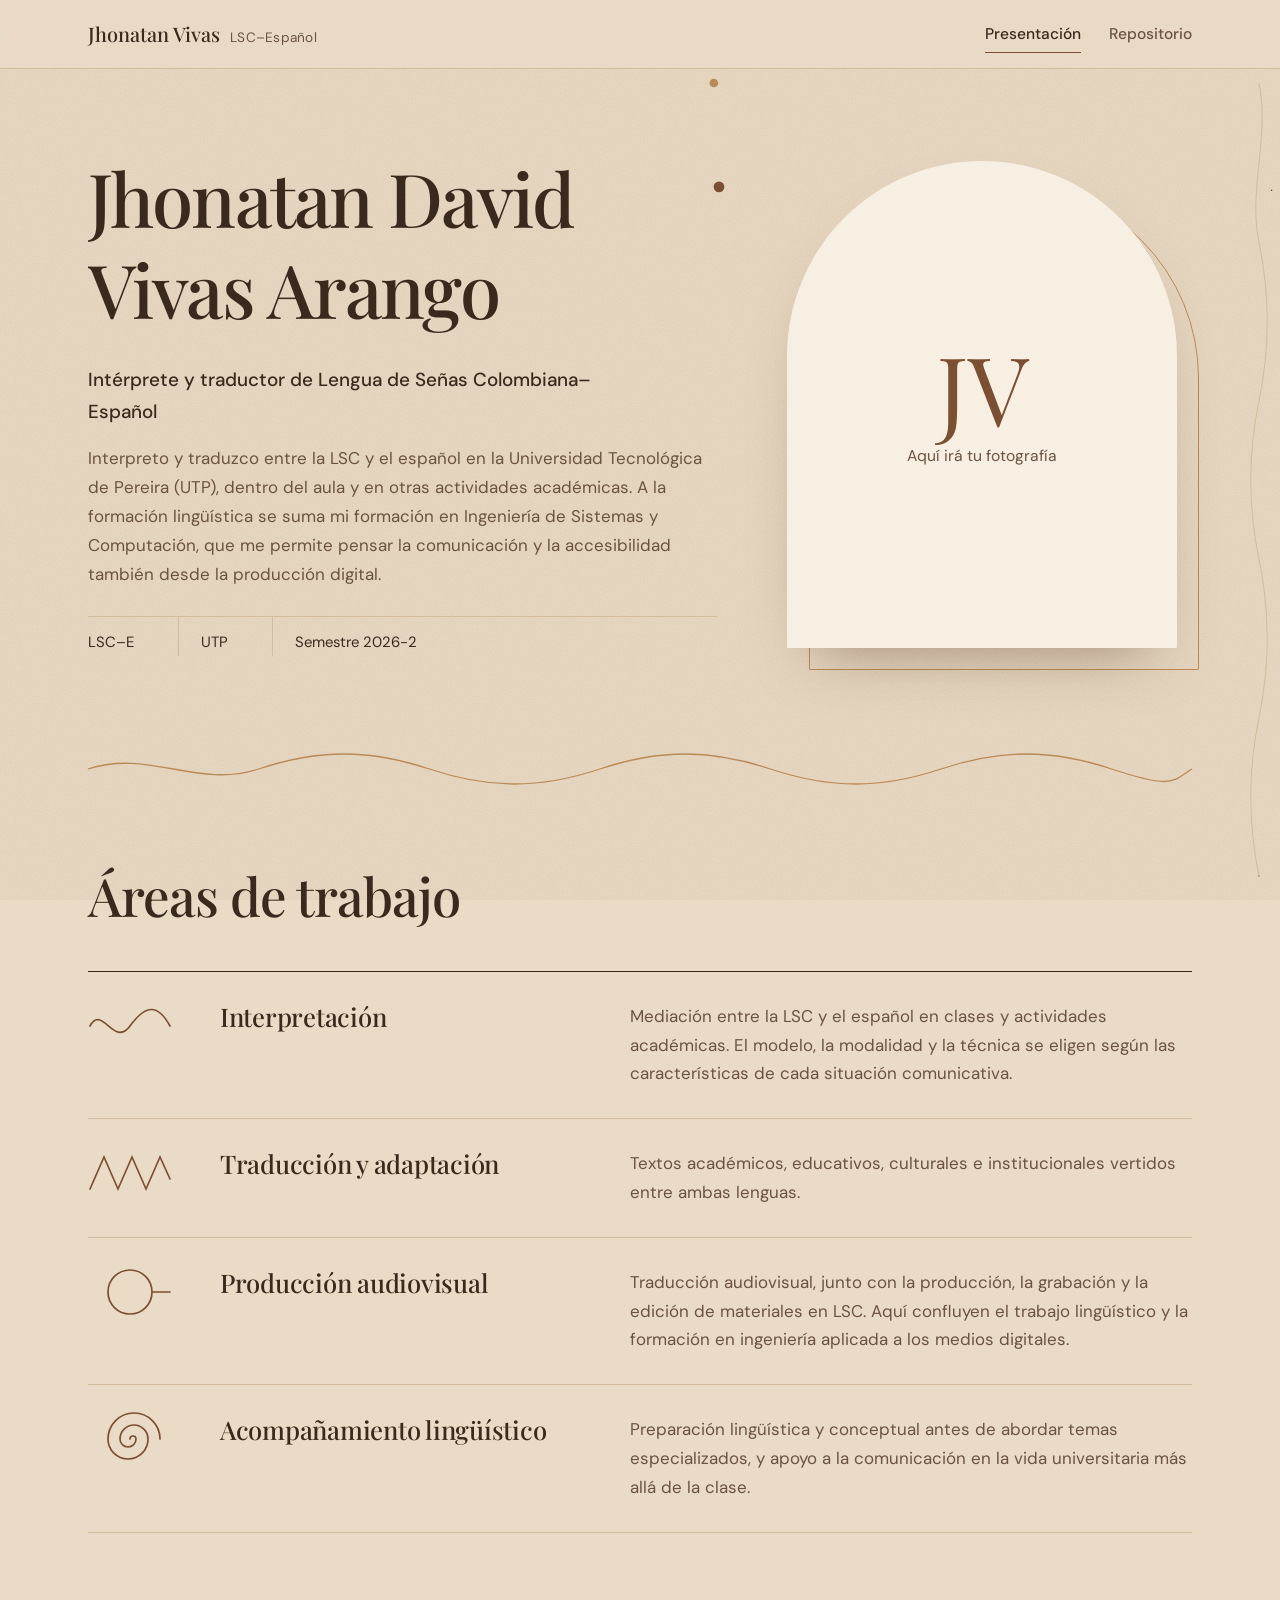
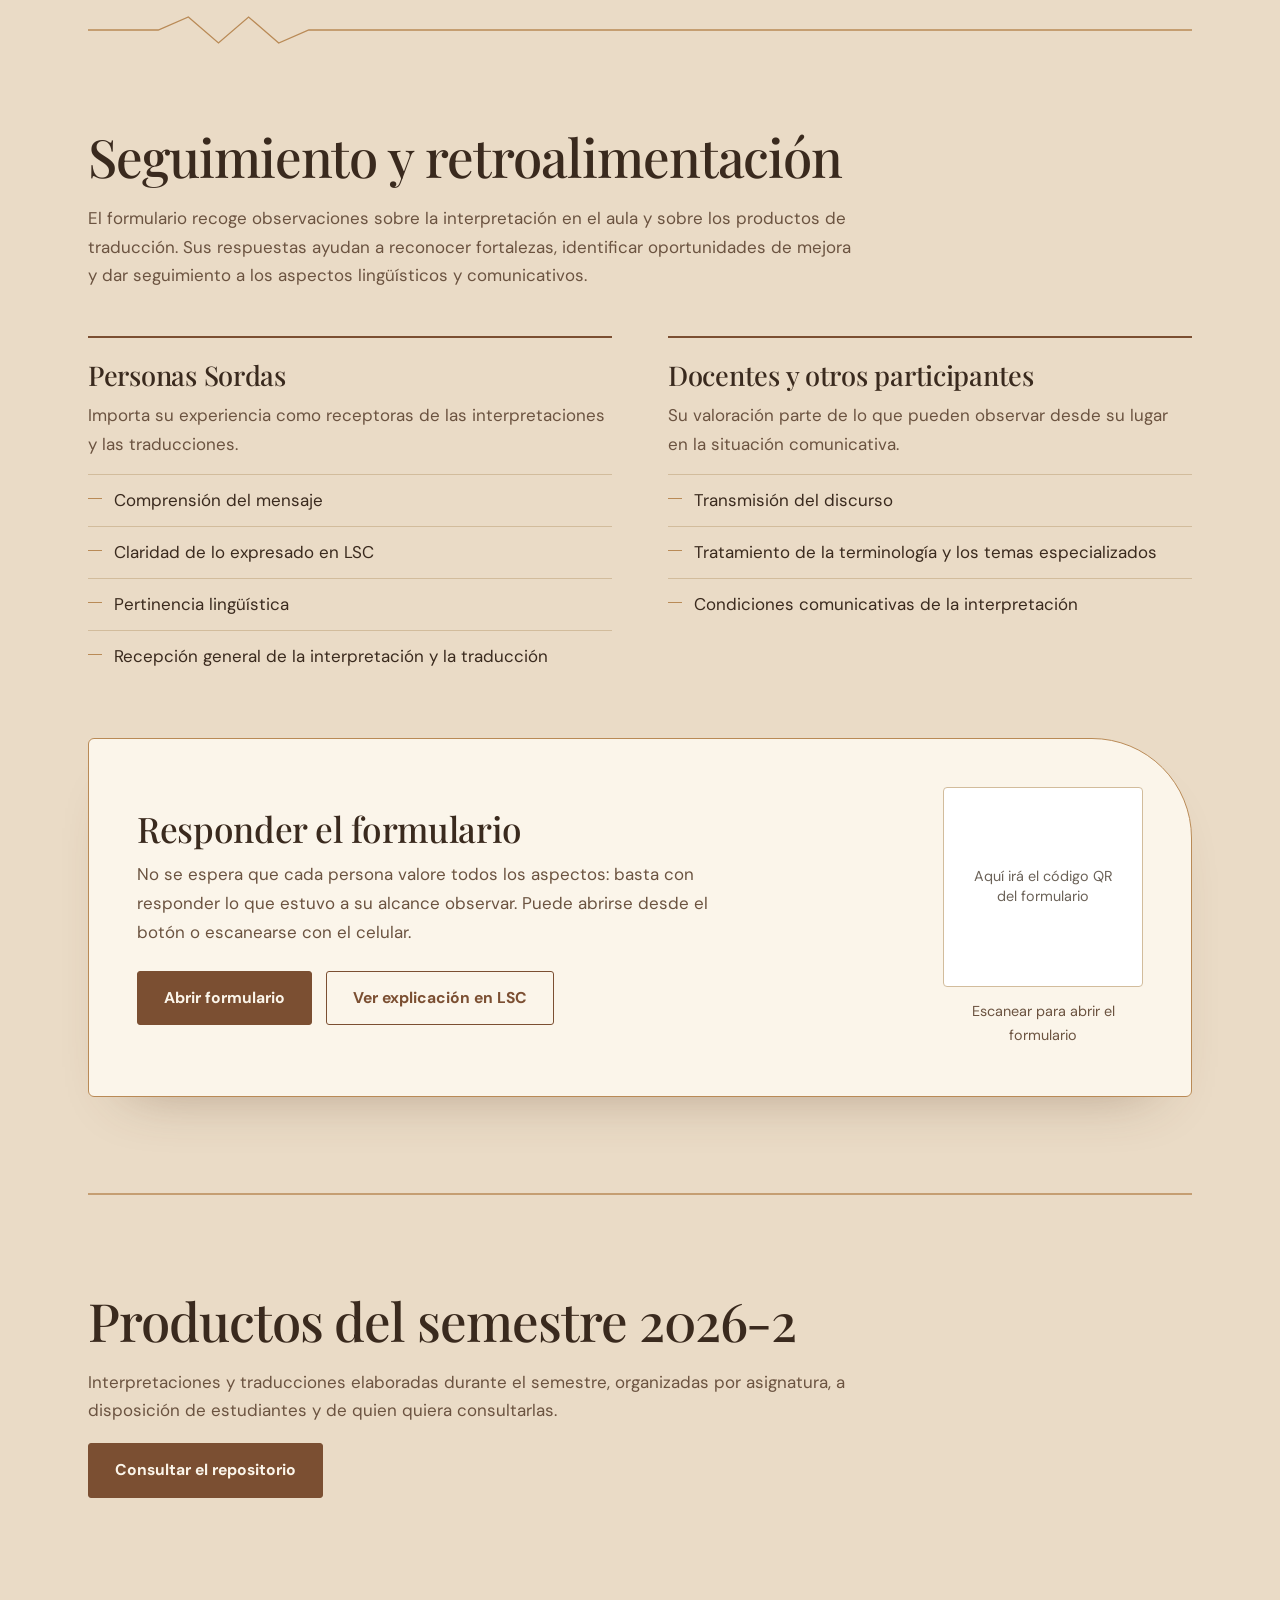
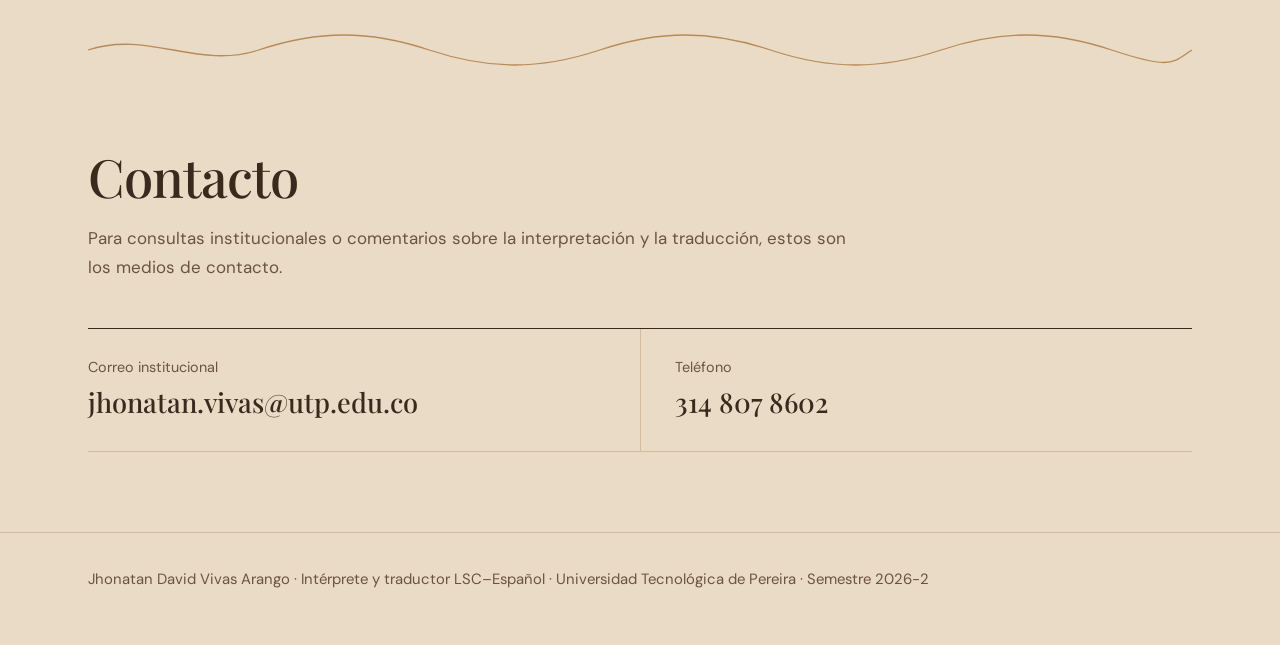
==== commit a47f75c1: "cambios" ====
--- a/index.html
+++ b/index.html
@@ -239,11 +239,11 @@
           <span class="ln"><span style="--d:.5s">Jhonatan David</span></span>
           <span class="ln"><span style="--d:.65s">Vivas Arango</span></span>
         </h1>
-        <p class="role fade" style="--d:1.1s">Intérprete y traductor de Lengua de Señas Colombiana–Español (LSC–Español)</p>
+        <p class="role fade" style="--d:1.1s">Intérprete y traductor de Lengua de Señas Colombiana–Español</p>
         <p class="lead fade" style="--d:1.25s">Interpreto y traduzco entre la LSC y el español en la Universidad Tecnológica de Pereira (UTP), dentro del aula y en otras actividades académicas. A la formación lingüística se suma mi formación en Ingeniería de Sistemas y Computación, que me permite pensar la comunicación y la accesibilidad también desde la producción digital.</p>
         <div class="meta fade" style="--d:1.4s">
-          <span>LSC–Español</span>
-          <span>Universidad Tecnológica de Pereira</span>
+          <span>LSC–E</span>
+          <span>UTP</span>
           <span>Semestre 2026-2</span>
         </div>
       </div>
@@ -265,7 +265,6 @@
           <div class="ph" aria-hidden="true"><b>JV</b><span>Aquí irá tu fotografía</span></div>
           <img src="assets/foto.jpg" alt="Retrato de Jhonatan David Vivas Arango" onerror="this.remove()">
         </div>
-        <p class="art-note">Trayectorias de movimiento de la LSC: circular, espiral, ondulada, en zigzag y lineal.</p>
       </div>
     </div>
   </section>
@@ -279,17 +278,17 @@
         <article class="area">
           <svg viewBox="0 0 84 48" aria-hidden="true"><path pathLength="1" d="M2 24 C 14 2, 26 46, 42 24 S 70 2, 82 24"/></svg>
           <h3>Interpretación</h3>
-          <p>Mediación oral y señada entre la LSC y el español en clases y actividades académicas. El modelo, la modalidad y la técnica se eligen según las características de cada situación comunicativa; cuando corresponde, se recurre a la interpretación a la vista.</p>
+          <p>Mediación entre la LSC y el español en clases y actividades académicas. El modelo, la modalidad y la técnica se eligen según las características de cada situación comunicativa.</p>
         </article>
         <article class="area">
           <svg viewBox="0 0 84 48" aria-hidden="true"><path pathLength="1" d="M2 40 L16 8 L30 40 L44 8 L58 40 L72 8 L82 30"/></svg>
           <h3>Traducción y adaptación</h3>
-          <p>Textos académicos, educativos, culturales e institucionales vertidos entre ambas lenguas, incluida la traducción a la vista. La adaptación lingüística es una tarea aparte: ajusta el material a quien va a recibirlo.</p>
+          <p>Textos académicos, educativos, culturales e institucionales vertidos entre ambas lenguas.</p>
         </article>
         <article class="area">
           <svg viewBox="0 0 84 48" aria-hidden="true"><path pathLength="1" d="M20 24 a22 22 0 1 0 44 0 a22 22 0 1 0 -44 0 M64 24 L82 24"/></svg>
           <h3>Producción audiovisual</h3>
-          <p>Traducción audiovisual (TAV), junto con la producción, la grabación y la edición de materiales en LSC. Aquí confluyen el trabajo lingüístico y la formación en ingeniería aplicada a los medios digitales.</p>
+          <p>Traducción audiovisual, junto con la producción, la grabación y la edición de materiales en LSC. Aquí confluyen el trabajo lingüístico y la formación en ingeniería aplicada a los medios digitales.</p>
         </article>
         <article class="area">
           <svg viewBox="0 0 84 48" aria-hidden="true"><path pathLength="1" d="M42 24 a3 3 0 0 1 6 0 a8 8 0 0 1 -16 0 a14 14 0 0 1 28 0 a20 20 0 0 1 -40 0 a26 26 0 0 1 52 0"/></svg>
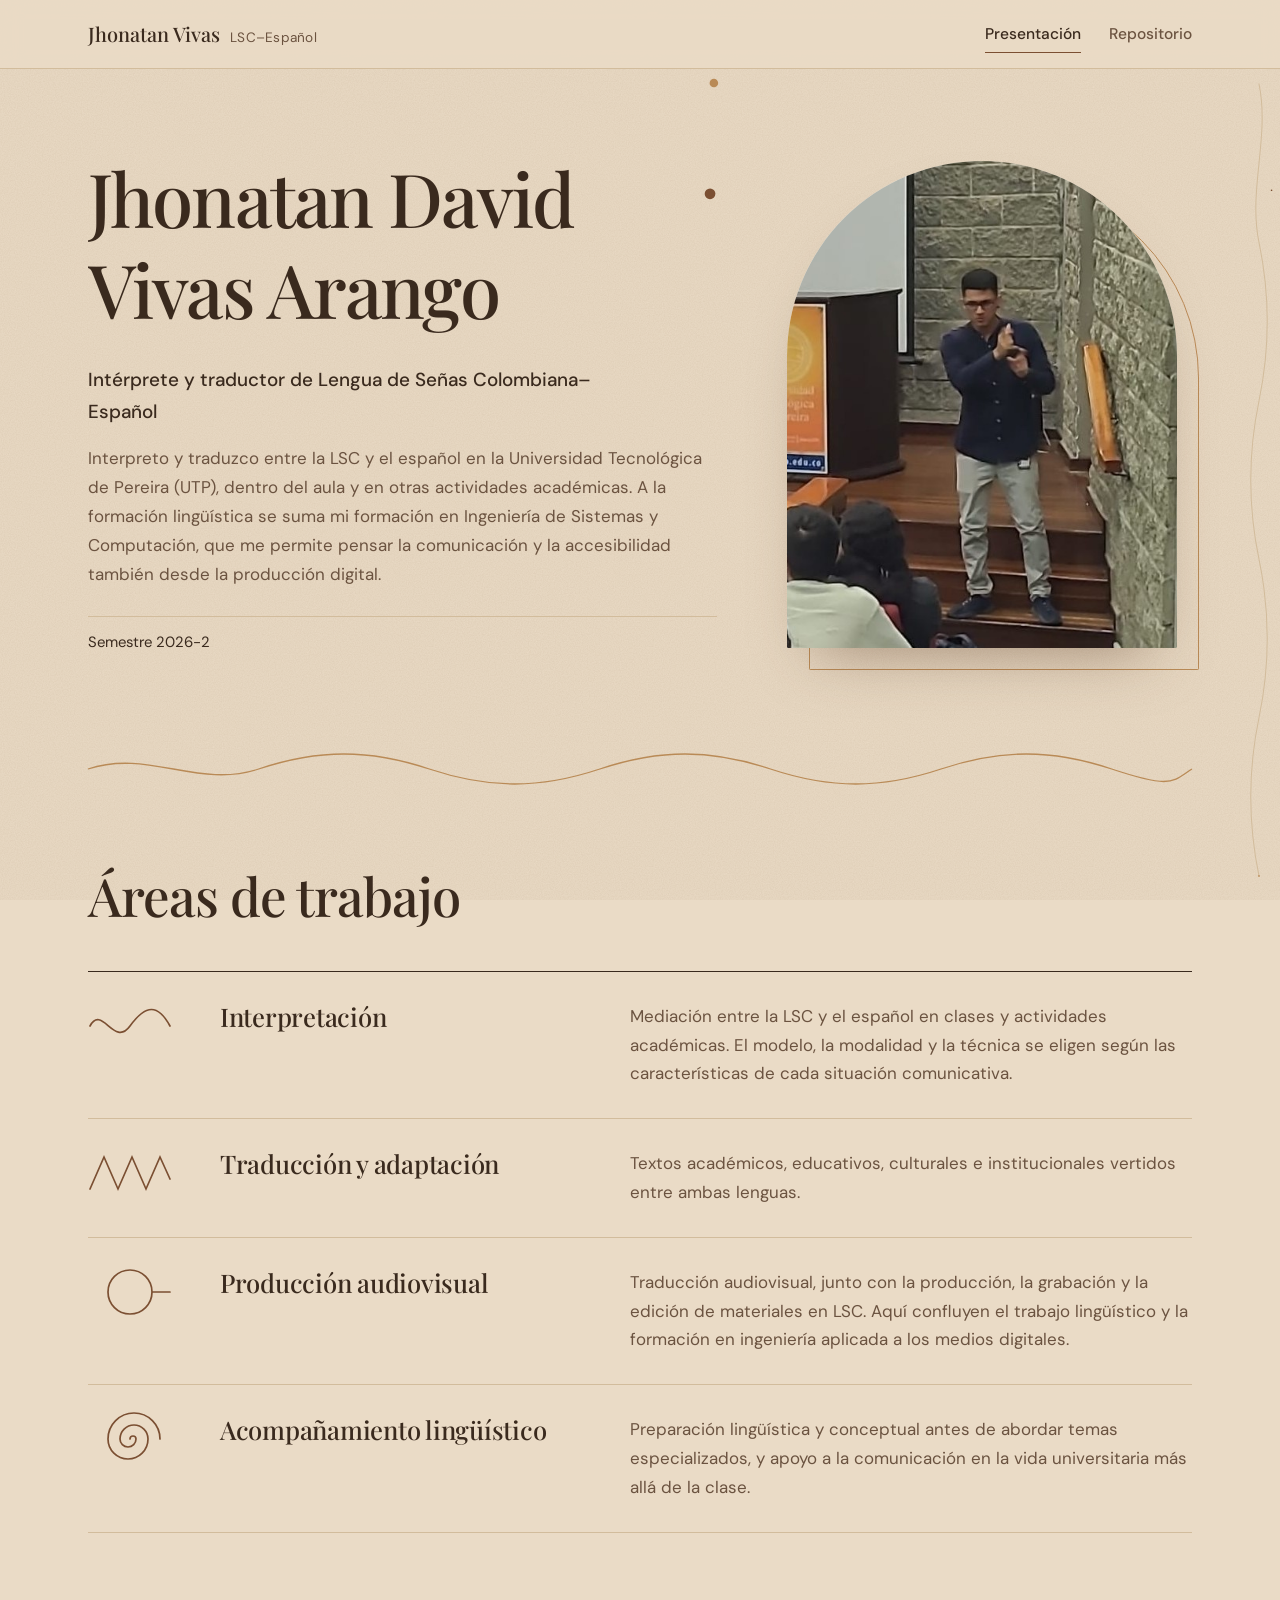
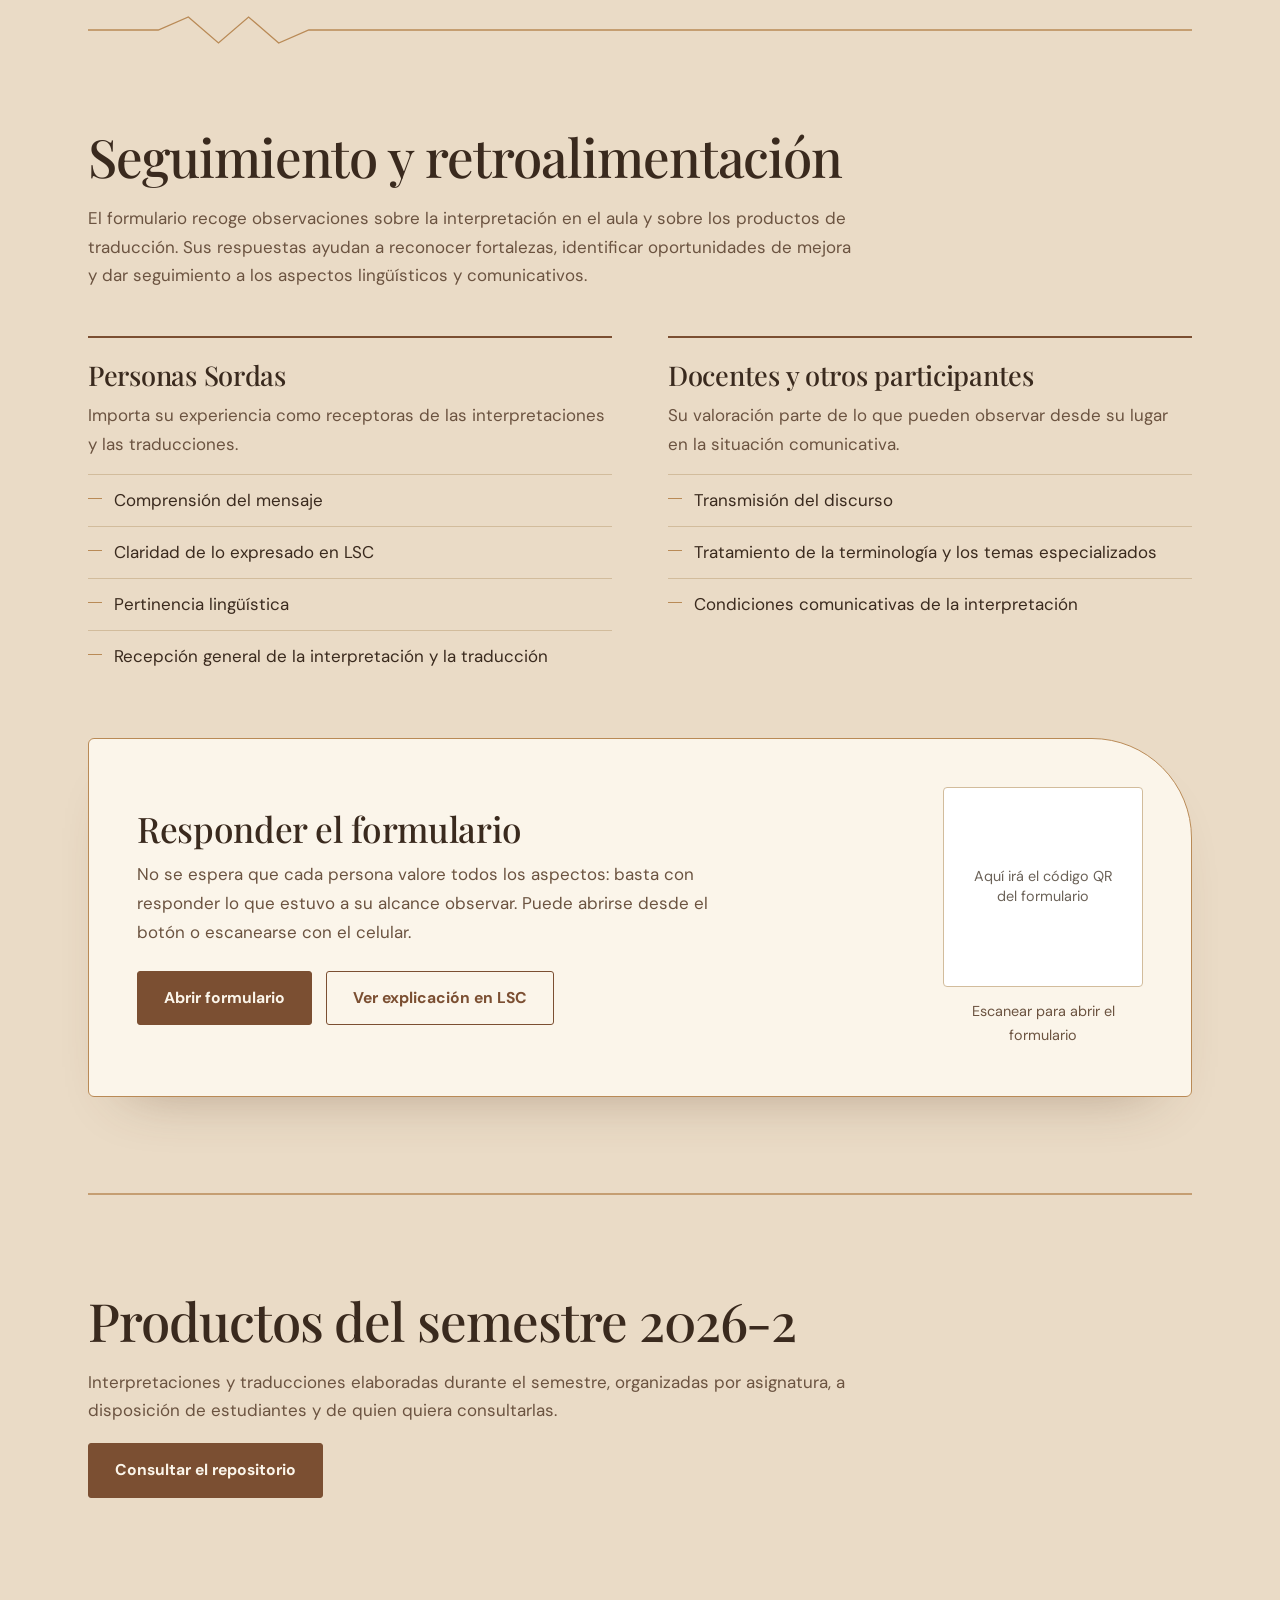
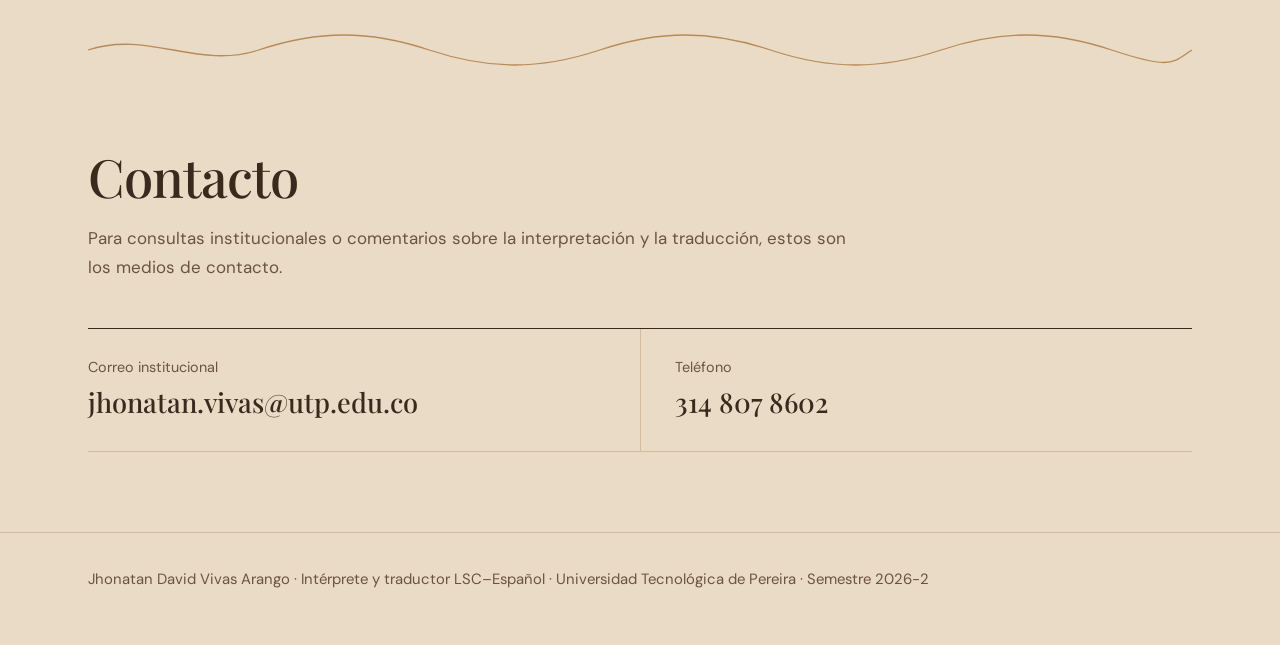
==== commit 037dbfbd: "ajustes" ====
--- a/index.html
+++ b/index.html
@@ -242,8 +242,6 @@
         <p class="role fade" style="--d:1.1s">Intérprete y traductor de Lengua de Señas Colombiana–Español</p>
         <p class="lead fade" style="--d:1.25s">Interpreto y traduzco entre la LSC y el español en la Universidad Tecnológica de Pereira (UTP), dentro del aula y en otras actividades académicas. A la formación lingüística se suma mi formación en Ingeniería de Sistemas y Computación, que me permite pensar la comunicación y la accesibilidad también desde la producción digital.</p>
         <div class="meta fade" style="--d:1.4s">
-          <span>LSC–E</span>
-          <span>UTP</span>
           <span>Semestre 2026-2</span>
         </div>
       </div>
